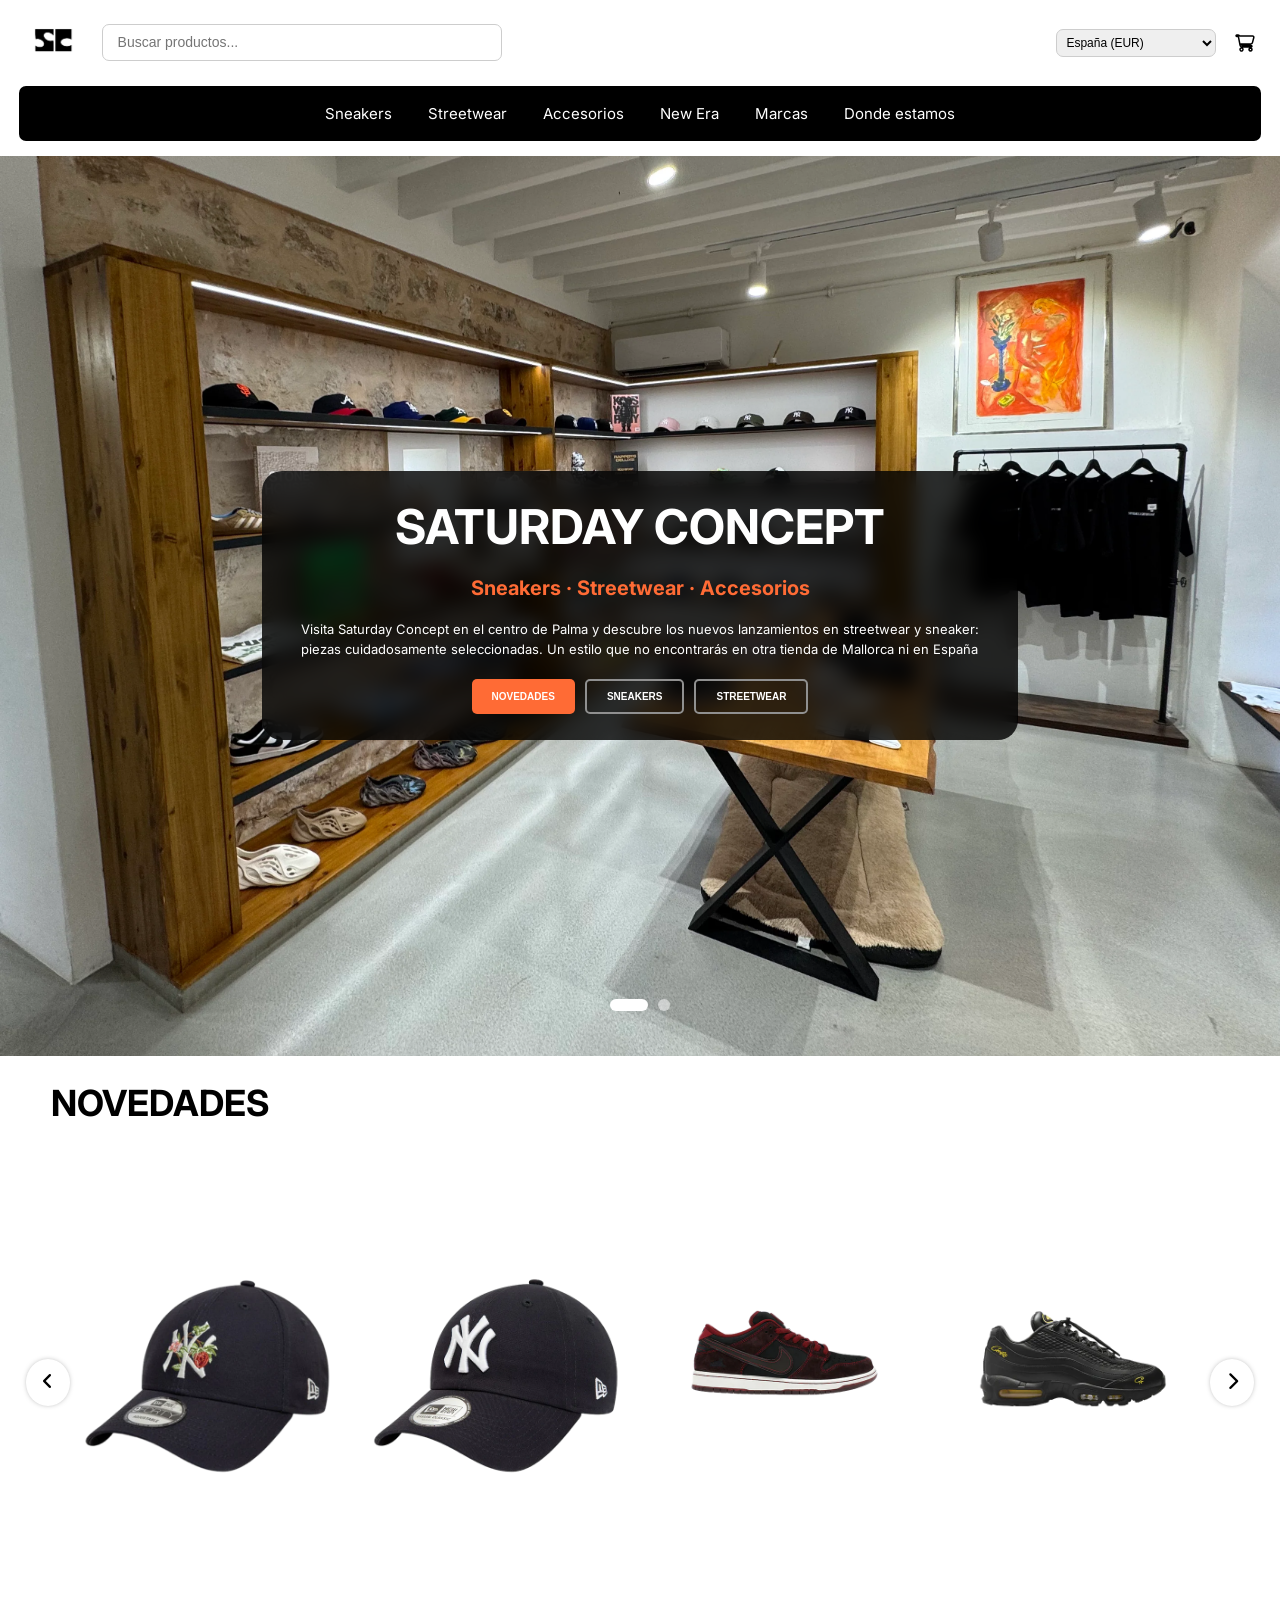
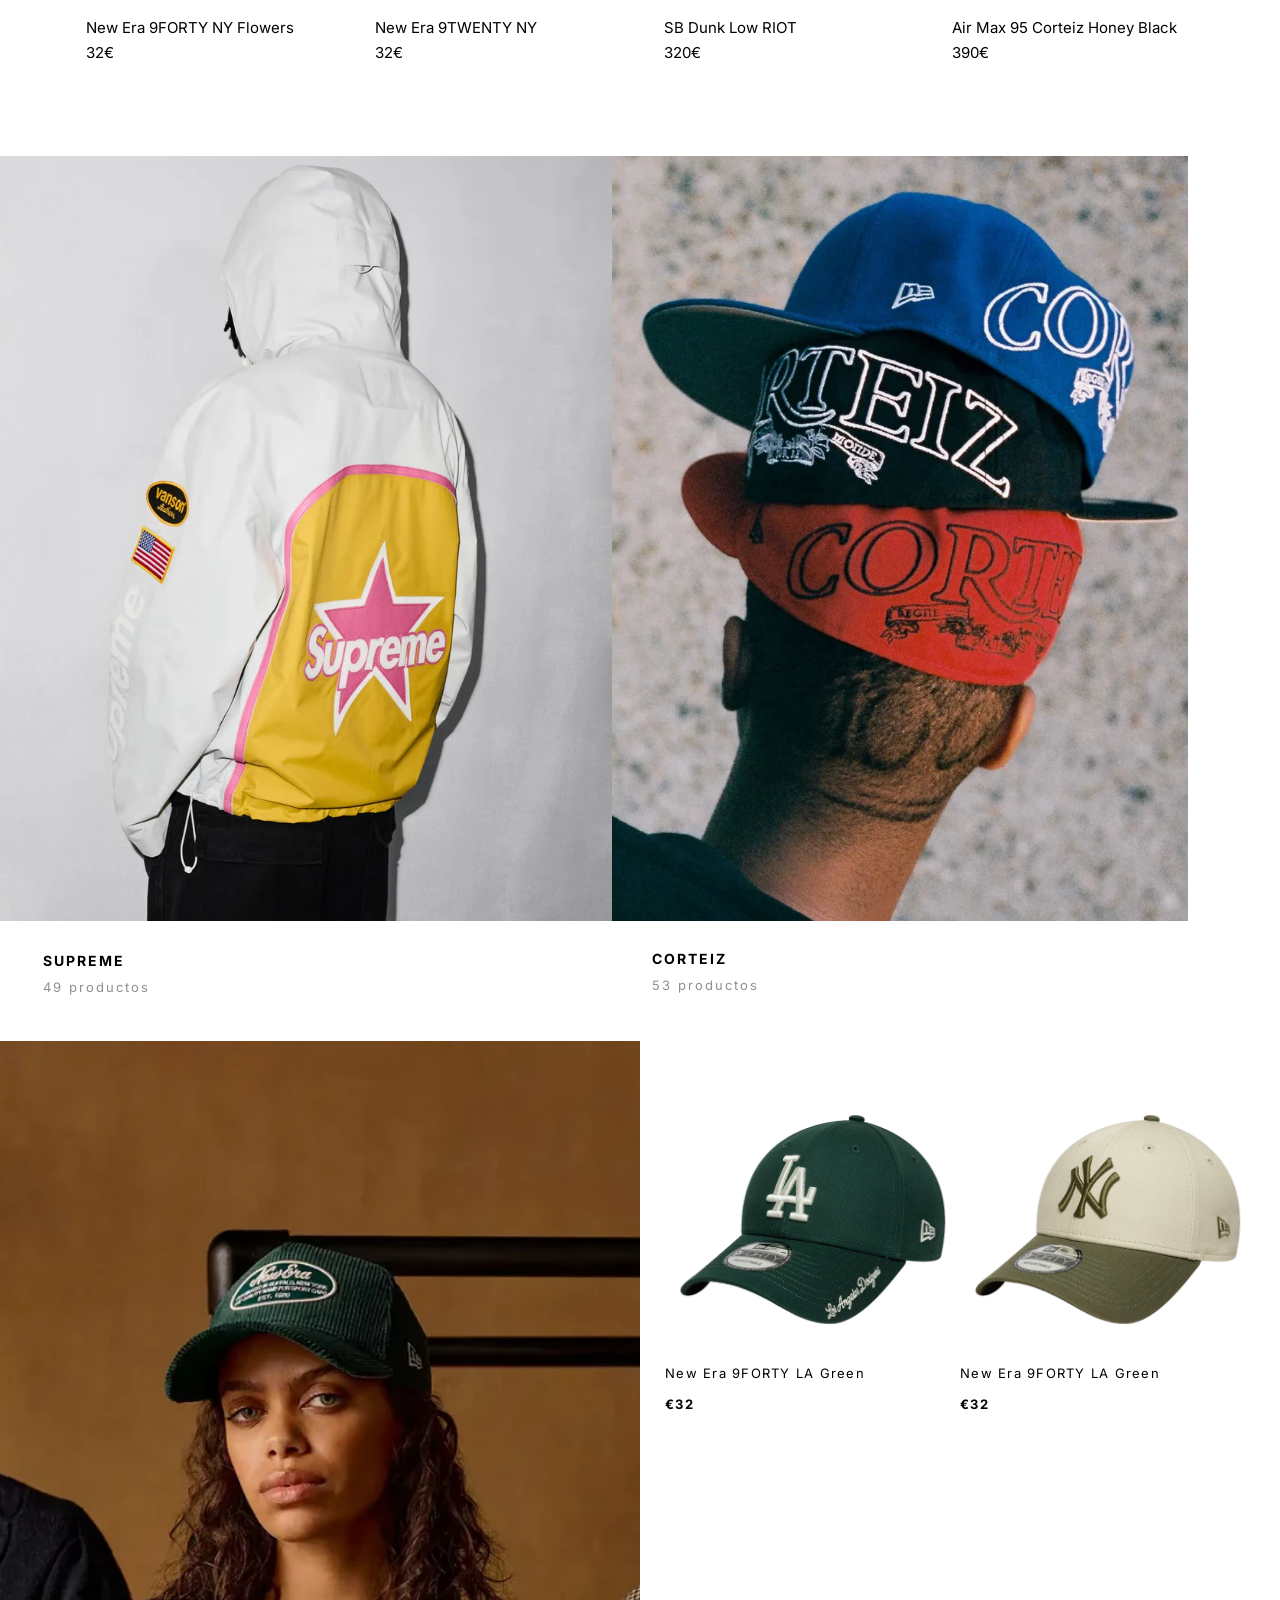
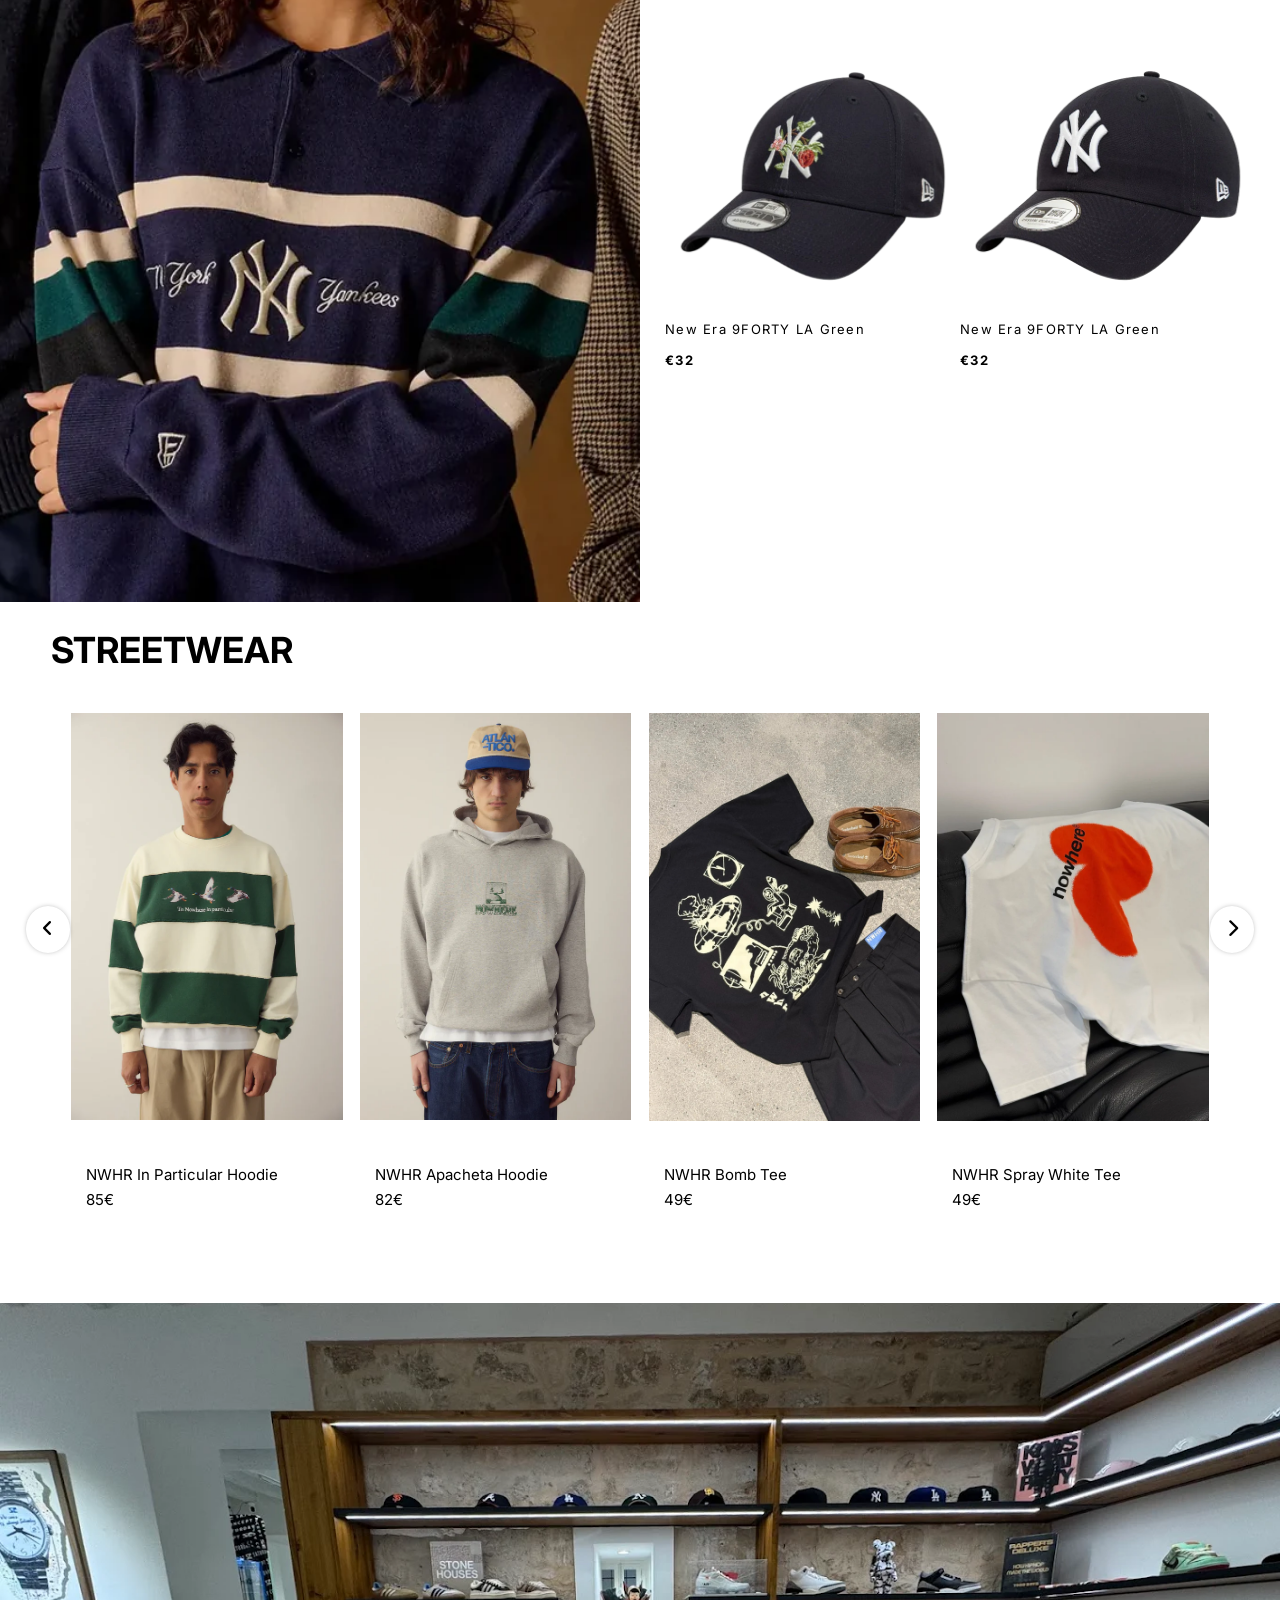
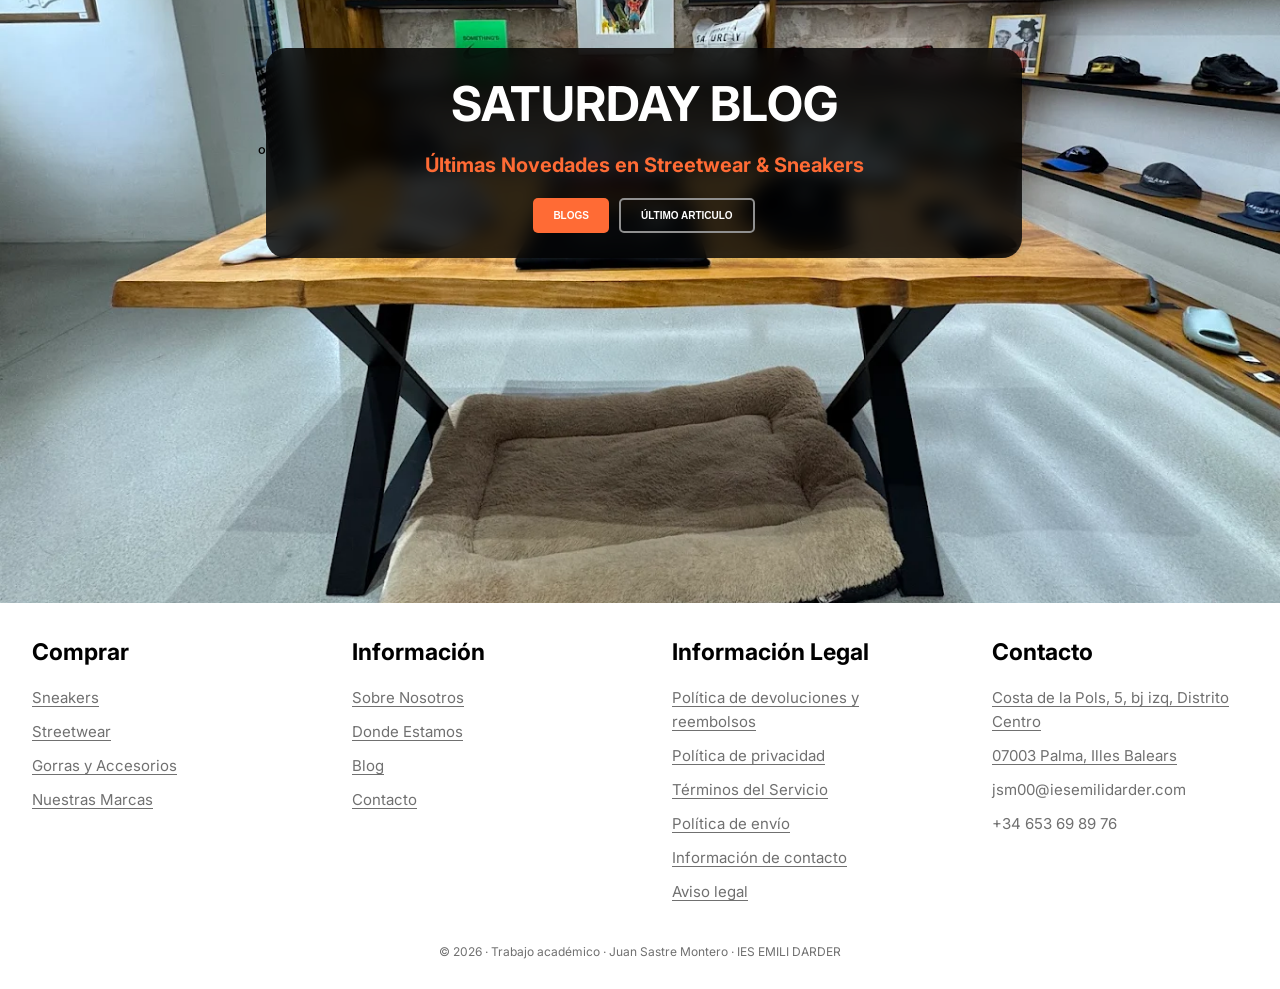
==== index.html @ 941a2f73 "cssSneakers" ====
<!doctype html>
<html lang="en">
  <head>
    <meta charset="UTF-8" />
    <meta
      name="viewport"
      content="width=device-width, initial-scale=1.0, user-scalable=no"
    />
    <title>Proyecto Juan Sastre Montero LLMM</title>
    <link rel="stylesheet" href="css/styles.css" />
    <script defer src="js/app.js"></script>
  </head>
  <body>
    <!--HEADER-->
    <header>
      <!--divs de separación para estructura-->
      <div>
        <a href="index.html"><img src="img/logo.png" alt="logo" /></a>
        <input type="text" id="buscador" placeholder="Buscar productos..." />
      </div>
      <div>
        <!--Sin función (Probablemente lo hayan puesto porque tienen pensado expandirse en un futuro)-->
        <select name="pais" id="pais">
          <option value="">España (EUR)</option>
        </select>
        <a href=""><i class="fa-solid fa-cart-shopping"></i></a>
      </div>
    </header>
    <!--Div para estructurar-->
    <div class="centrado">
      <!--NAV-->
      <nav>
        <div class="elementoNav">
          <a href="collections/collection.html?section=sneakers">Sneakers</a>
          <div class="submenu">
            <div>
              <h4>NIKE</h4>
              <a href="">Travis Scott</a>
              <a href="">Nocta</a>
              <a href="">Dunk low</a>
              <a href="">Dunk High</a>
              <a href="">Dunk SB</a>
              <a href="">Air force 1</a>
            </div>
            <div>
              <h4>YEEZY</h4>
              <a href="">350</a>
              <a href="">Slide</a>
              <a href="">Foam</a>
              <a href="">700</a>
            </div>
            <div>
              <h4>ADIDAS</h4>
              <a href="">Bad Bunny</a>
              <a href="">Gazelle</a>
              <a href="">Campus 00</a>
              <a href="">Handball Spezial</a>
              <a href="">Samba</a>
            </div>
            <div>
              <h4>JORDAN</h4>
              <a href="">Jordan 1</a>
              <a href="">Jordan 1 High</a>
              <a href="">Jordan 1 Mid</a>
              <a href="">Jordan 1 Low</a>
              <a href="">Jordan 4</a>
              <a href="">Jordan 3</a>
              <a href="">Jordan 11</a>
            </div>
          </div>
        </div>
        <div class="elementoNav"><a href="#">Streetwear</a></div>
        <div class="elementoNav"><a href="#">Accesorios</a></div>
        <div class="elementoNav"><a href="#">New Era</a></div>
        <div class="elementoNav"><a href="#">Marcas</a></div>
        <div class="elementoNav"><a href="#">Donde estamos</a></div>
      </nav>
    </div>
    <!--MAIN-->
    <main>
      <!--Intro-->
      <div id="intro" class="fondoBlur">
        <div class="blur">
          <h1>SATURDAY CONCEPT</h1>
          <h2>Sneakers · Streetwear · Accesorios</h2>
          <p>
            Visita Saturday Concept en el centro de Palma y descubre los nuevos
            lanzamientos en streetwear y sneaker: piezas cuidadosamente
            seleccionadas. Un estilo que no encontrarás en otra tienda de
            Mallorca ni en España
          </p>
          <div>
            <button class="btnNaranja">NOVEDADES</button>
            <button>SNEAKERS</button>
            <button>STREETWEAR</button>
          </div>
        </div>
        <div class="slidesBtns">
          <input type="radio" name="slides1" checked />
          <input type="radio" name="slides1" />
        </div>
      </div>

      <!--Productos Nuevos-->
      <section class="sectionProductos">
        <h1>NOVEDADES</h1>
        <button class="izq"><i class="fa-solid fa-angle-left"></i></button>
          <div class="productos" data-section="novedades"> 
          </div>
        <button class="drch"><i class="fa-solid fa-chevron-right"></i></button>
      </section>

      <!--Marcas-->
      <section class="marcas">
        <div class="parte1Marcas">
          <a href="#">
            <div>
              <!--Supreme-->
              <div class="contenedorOverflow">
                <img src="img/supreme.png" alt="" />
              </div>
              <div class="contenidoMarca">
                <h3>SUPREME</h3>
                <p>49 productos</p>
              </div>
            </div>
          </a>
          <a href="#">
            <div>
              <!--Supreme-->
              <div class="contenedorOverflow">
                <img src="img/corteiz.png" alt="" />
              </div>
              <div class="contenidoMarca">
                <h3>CORTEIZ</h3>
                <p>53 productos</p>
              </div>
            </div>
          </a>
        </div>

        <!--Gorras-->
        <div class="parte2Marcas">
          <div class="contenedorOverflow">
            <img src="img/gorras.png" alt="" />
          </div>
          <div class="gorras">
            <a href="">
              <article>
                <div class="contenedorOverflow">
                  <img src="img/Productos/ne-la-green.png"/>
                </div>
                <div class="contenidoProd">
                  <p>New Era 9FORTY LA Green</p>
                  <p class="precio">€32</p>
                </div>
              </article>
            </a>
            <a href="">
              <article>
                <div class="contenedorOverflow">
                  <img src="img/Productos/ne-ny-greenCream.png"/>
                </div>
                <div class="contenidoProd">
                  <p>New Era 9FORTY LA Green</p>
                  <p class="precio">€32</p>
                </div>
              </article>
            </a>
            <a href="">
              <article>
                <div class="contenedorOverflow">
                  <img src="img/Productos/ne-ny-flowers.png"/>
                </div>
                <div class="contenidoProd">
                  <p>New Era 9FORTY LA Green</p>
                  <p class="precio">€32</p>
                </div>
              </article>
            </a>
            <a href="">
              <article>
                <div class="contenedorOverflow">
                  <img src="img/Productos/ne-ny-classic.png"/>
                </div>
                <div class="contenidoProd">
                  <p>New Era 9FORTY LA Green</p>
                  <p class="precio">€32</p>
                </div>
              </article>
            </a>
          </div>
        </div>
      </section>

      <!--Streetwear-->
      <section class="sectionProductos">
        <h1>STREETWEAR</h1>
        <button class="izq"><i class="fa-solid fa-angle-left"></i></button>
          <div class="productos" data-section="streetwear"> 
          </div>
        <button class="drch"><i class="fa-solid fa-chevron-right"></i></button>
      </section>

      <!--Blog-->
      <div id="blog" class="fondoBlur">
        º
        <div class="blur">
          <h1>SATURDAY BLOG</h1>
          <h2>Últimas Novedades en Streetwear & Sneakers</h2>
          <div>
            <button class="btnNaranja">BLOGS</button>
            <button>ÚLTIMO ARTICULO</button>
          </div>
        </div>
      </div>
    </main>
    <footer>
      <div>
        <h3>Comprar</h3>
        <a href="">Sneakers</a>
        <a href="">Streetwear</a>
        <a href="">Gorras y Accesorios</a>
        <a href="">Nuestras Marcas</a>
      </div>

      <div>
        <h3>Información</h3>
        <a href="">Sobre Nosotros</a>
        <a href="">Donde Estamos</a>
        <a href="">Blog</a>
        <a href="">Contacto</a>
      </div>

      <div>
        <h3>Información Legal</h3>
        <a href="">Política de devoluciones y reembolsos</a>
        <a href="">Política de privacidad</a>
        <a href="">Términos del Servicio</a>
        <a href="">Política de envío</a>
        <a href="">Información de contacto</a>
        <a href="">Aviso legal</a>
      </div>

      <div>
        <h3>Contacto</h3>
        <a href="">Costa de la Pols, 5, bj izq, Distrito Centro</a>
        <a href="">07003 Palma, Illes Balears</a>
        <p>jsm00@iesemilidarder.com</p>
        <p>+34 653 69 89 76</p>
      </div>
    </footer>
    <div id="final">
      © 2026 · Trabajo académico · Juan Sastre Montero · IES EMILI DARDER
    </div>
  </body>
</html>
---- css/styles.css ----
@import url(https://cdnjs.cloudflare.com/ajax/libs/font-awesome/6.7.2/css/all.min.css);
@font-face {
    font-family: "Inter";
    src: url(../fonts/Inter/Inter-VariableFont_opsz\,wght.ttf);
}
*{
    margin: 0;
    padding: 0;
    box-sizing: border-box;
}
body{
    font-family: Inter;
}
a{
    text-decoration: none;
    color: #000000;
}
/*Definición de variables*/
:root{
    --borde: #cdcdcd;
    --radioBorde: 7px;
}

/*Esilos generales*/
.centrado{
    display: flex;
    justify-content: center;
    align-items: center;
}

.fondoBlur{
    display: flex;
    justify-content: center;
    align-items: center;

    position: relative;
    height: 100vh;
    img{
        height: 100%;
        width: 100%;
    }
    .blur{
        display: flex;
        flex-direction: column;
        align-items: center;
        justify-content: center;

        background-color: rgba(0, 0, 0, 0.8);
        backdrop-filter: blur(10px); /*Efecto blur del contenedor transparente*/
        width: 59%;
        padding: 2% 3%;
        border-radius: 20px;

        color: #ffffff;
        font-family: Inter;
        text-align: center;

        h1{
            font-size: 3rem;
            margin-bottom: 3%;
        }
        h2{
            font-size: 1.25rem;
            color: #ff6b35;
            margin-bottom: 3%;
        }
        p{
            font-size: 13px;
            text-align: justify;
            line-height: 150%;
            margin-bottom: 20px;
        }
        div{
            display: flex;
            gap: 10px;
            .btnNaranja{
                background-color: #ff6b35;
                border: none;

                transition: 0.25s;
                &:hover{
                    border: none;
                    background-color: #ff6b35;
                    box-shadow: 0px 5px 25px 0px rgba(255,107,53,0.43);
                }
            }
            button{
                color: #ffffff;
                font-size: 10px;
                font-weight:bold;

                background-color: rgba(0, 0, 0, 0);
                border: 2.5px solid #909090;
                padding: 10px 20px;
                border-radius: 5px;
                cursor: pointer;

                transition: 0.25s;
                &:hover{
                    border: 2.5px solid #d2d2d2;
                    background-color: rgba(187, 187, 187, 0.1);
                    transform: translateY(-2px); 
                }
            }
        }
    }
}

.slidesBtns{
    display: flex;
    gap: 10px;

    position: absolute;
    bottom: 5%;
    
    width: 60px;
    input{
        appearance: none; /*Quitar el estilo nativo*/
        width: 12px;
        height: 12px;
        border-radius: 50px;
        background-color: rgba(255, 255, 255, 0.5);
        cursor: pointer;
        
        transition: 0.25s;
        &:checked {
            background-color: #ffffff;
            width: 40px;
            border-radius: 30px;
        }
    }
}

.sectionProductos{
    font-family: Inter;
    padding: 2% 4%;
    position: relative;
    overflow: hidden;
    margin-bottom: 2%;
    width: 100%;
    h1{
        font-size: 36px;
    }
    .drch{
        right: 2%;
    }
    .izq{
        left: 2%;
    }
    button{
        position: absolute;
        z-index: 15;
        top: 45%;

        border-radius: 50%;
        border: none;
        padding: 1% 1.30%;
        background-color: #ffffff;
        box-shadow: 0px 0px 7px -4px #000000;
        cursor: pointer;
        
        font-size: 18px;
        transition: 0.25s;
        &:hover{
            background-color: #000000;
            color: #ffffff;
        }
    }
    .productos{
        display: flex;
        justify-content: center;
        align-items: center;
        gap: 1.5%;
        padding: 20px;
        
        article{
            flex-basis: 25%;
            img{
                object-fit: contain;
            }
            &:hover img{ /*Para efecto sobre articulo y no solo sobre imagen*/
                transform: scale(1.055) translateY(-5px);

            }
            &:hover .contenidoProd{
                transform: translateY(-5px);
            }
            .contenedorOverflow{
                height: 50vh;
            }
            .contenidoProd{
                height: 10vh;
                margin-left: 15px;
                padding-top: 20px;
                font-size: 15px;
                line-height: 25px;
                transition: 0.25s;
            }
        }
    }
    
}

.contenedorOverflow{
    /*Hay que definir dimensiones del contenedor cuando se use*/
    overflow: hidden;
    width: 100%;
    img{
        height: 100%;
        width: 100%;
        object-fit: cover;
        transition: 0.5s;
        &:hover{ 
            transform: scale(1.075);
        }
    }
}

/*HEADER*/
header{
    display: flex;
    justify-content: space-between;
    align-items: center;

    padding: 1% 2%;
    /*Estilos comunes en los dos divs del header*/
    div{
        display: flex;
        align-items: center;
        gap: 20px;
    }
    
    /*Estilos concretos de cada elemento*/
    img{
        width: 3.5rem;
    }   
    input{
        width: 25rem;
        border: 1px solid var(--borde);
        border-radius: 7px;
        padding: 10px 15px;
        &::placeholder{
            font-size: 14px
        }
    }
    select{
        border: 1px solid var(--borde);
        border-radius: var(--radioBorde);
        padding: 5px;
        width: 10rem;
        font-size: 12px;
        
    }
    i{ /*Estilo porque el "regular" de fontawesome es de pago*/
        color: white;
        -webkit-text-stroke: 1.5px black
    }
}

/*NAV*/
nav{
    display: flex;
    justify-content: center;
    align-items: center;

    flex-basis: 97%;
    background-color: black;
    border-radius: var(--radioBorde);
    margin-bottom: 15px;
    
    .elementoNav{
        display: flex;
        flex-direction: column;
        align-items: center;
        justify-content: center;

        transition: 0.25s;
        position: relative;
        a{
            font-size: 15px;
            font-family: Inter;
            color: white;
            padding: 18px;
        }

        &:hover{
            background-color: #333333;   
        }

        .submenu{
            position: absolute;
            top: 100%;
            z-index: 15;

            display: grid;
            grid-template-columns: 1fr 1fr;
            gap: 20px;
            
            width: 30rem;
            padding: 30px;
            background-color: #ffffff;
            opacity: 0;
            border-radius: 15px;

            font-family: Inter;
            letter-spacing: 1.1px;

            transition: 0.25s;
            transform: translateY(0);
            visibility: hidden;

            h4{
                font-size: 13px;
                margin-bottom: 20px;
            }
            a{
                display: block;
                padding: 5px 0;
                margin-bottom: 10px;
                width: fit-content;

                font-size: 14px;
                color: #707070;

                transform: translateX(0);
                transition: 0.25s;
                &:hover{
                    transform: translate(4px);
                    color: #000000;
                }
            }
        }
        &:hover .submenu{
            visibility: visible;
            opacity: 1;
            transform: translateY(10px);
        }
    }
}

/*MAIN*/
#intro.fondoBlur{
    background: no-repeat center/cover;
    transition: 1s;
}
.parte1Marcas{
    display: flex;
    width: 100%;
    height: 95vh;
    margin-bottom: 30px;
    font-family: Inter;
    letter-spacing: 2px;
    
    .contenedorOverflow{
        height: 85vh;
    }

    .contenidoMarca{
        margin: 5% 7%;
        h3{
            font-size: 14px;
            margin-bottom: 10px;
        }
        p{
            font-size: 13px;
            color: #909090;
        }
    }

}

.parte2Marcas{
    display: flex;
    
    height: 129vh;
    width: 100%;
    .contenedorOverflow{
        flex-basis: 50%;
    }
    .gorras{
        display: grid;
        grid-template-columns: 1fr 1fr;
        justify-content: space-between;

        flex-basis: 50%;
        height: 100%;
        padding: 25px;

        a{
            margin-bottom: 5rem;
        }
        p{
            font-family: Inter;
            font-size: 13px;
            letter-spacing: 1.25px;
        }
        .precio{
            margin-top: 15px;
            font-weight: bold;
        }
    }
}

#blog.fondoBlur{
    background: url(../img/blur3.png) no-repeat center/cover;
}

/*FOOTER*/
footer{
    display: flex;
    justify-content: space-around;

    margin-top: 35px;
    font-family: Inter;
    div{
        display: flex;
        flex-direction: column;

        flex-basis: 20%;
        h3{
            font-size: 23px;
            margin-bottom: 20px;
        }
        p, a{
            margin-bottom: 10px;
            font-size: 15px;
            line-height: 1.5rem;
            color: #707070;
        }
        a{
            width: fit-content;
            text-decoration:underline;
            text-underline-offset: 3px;
            transition: 0.2s;
            &:hover{
                color: #000000;
                text-decoration-thickness: 2px;
            }
        }
    }
}

#final{
    padding: 30px;
    font-family: Inter;
    font-size: 12px;
    color: #707070;
    text-align: center;
}

@media (max-width: 767px){  /*Ultimo*/
    header{
        padding: 3.5% 2%;
        img{
            width: 3rem;
        }
        /*Falta hacer menus "hamburguesa" con js*/
    }

    nav{
        display: none;
    }
    .fondoBlur{
        height: 50vh;

        .blur{
            width: 97%;
            height: fit-content;
            padding: 5%;
            
            h1{
                font-size: 1.85rem;
            }
            h2{
                font-size: 1rem;
            }
            p{
                font-size: 15px;
            }
            div{
                flex-direction: column;
                gap: 5px;
                button{
                    font-size: 9px;
                    padding: 8px 100px;
                    margin: 0;
                }
            }
        }
    }
}


/*PRODUCTOS*/
.productosPage{
    #colection{
        text-align: center;
        margin-bottom: 15px;
        h1{
            margin: 25px 0;
            font-size: 3.3rem;
            font-weight: 600;
        }
        p{
            font-size: 0.9em;
            color: #707070;
        }
    }
    .sectionProductos{
        .productos{
            display: grid;
            grid-template-columns: 1fr 1fr 1fr 1fr;
            article{
                transition: 0.25s;
                border-radius: var(--radioBorde);
                .contenidoProd{
                    padding: 0;
                    font-weight: 600;
                    letter-spacing: 1.25px;
                }
                &:hover{
                    box-shadow: 0px 0px 31px 5px rgba(0,0,0,0.11);
                }
            }
    }
}
}
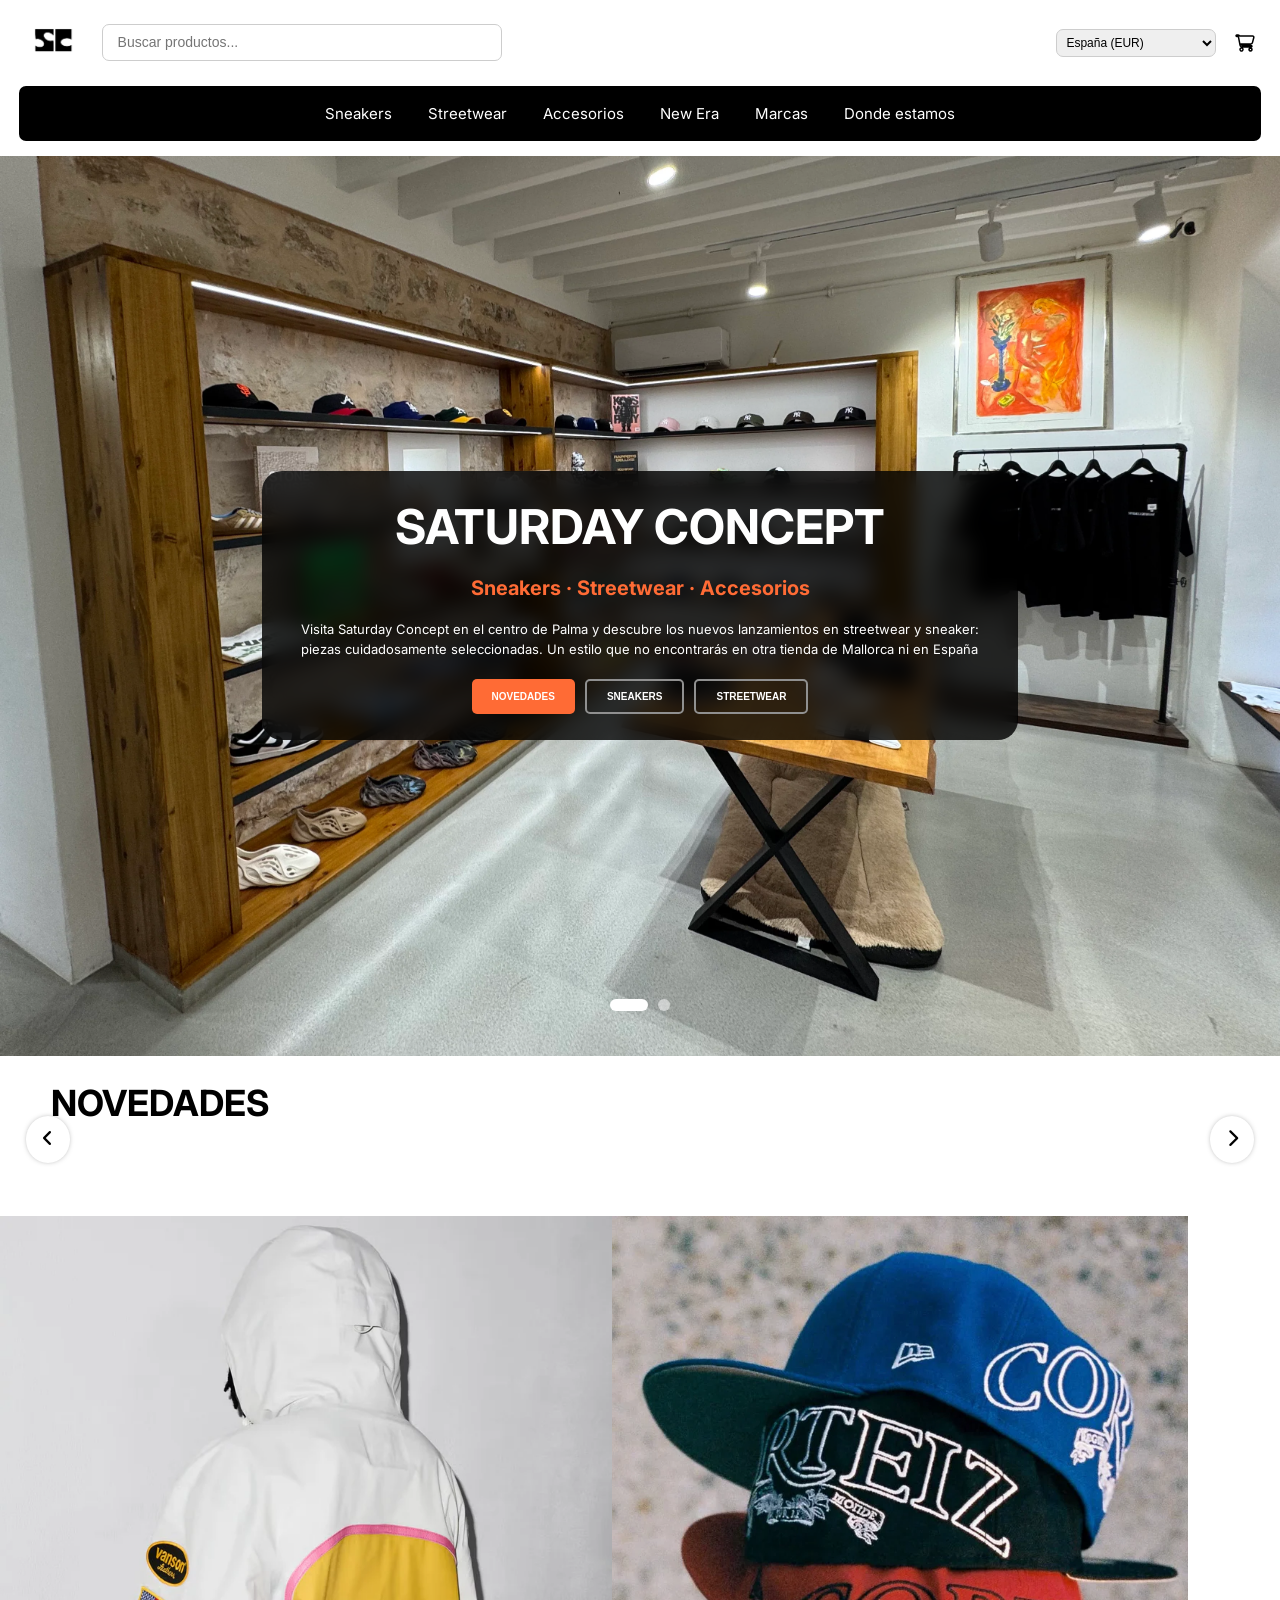
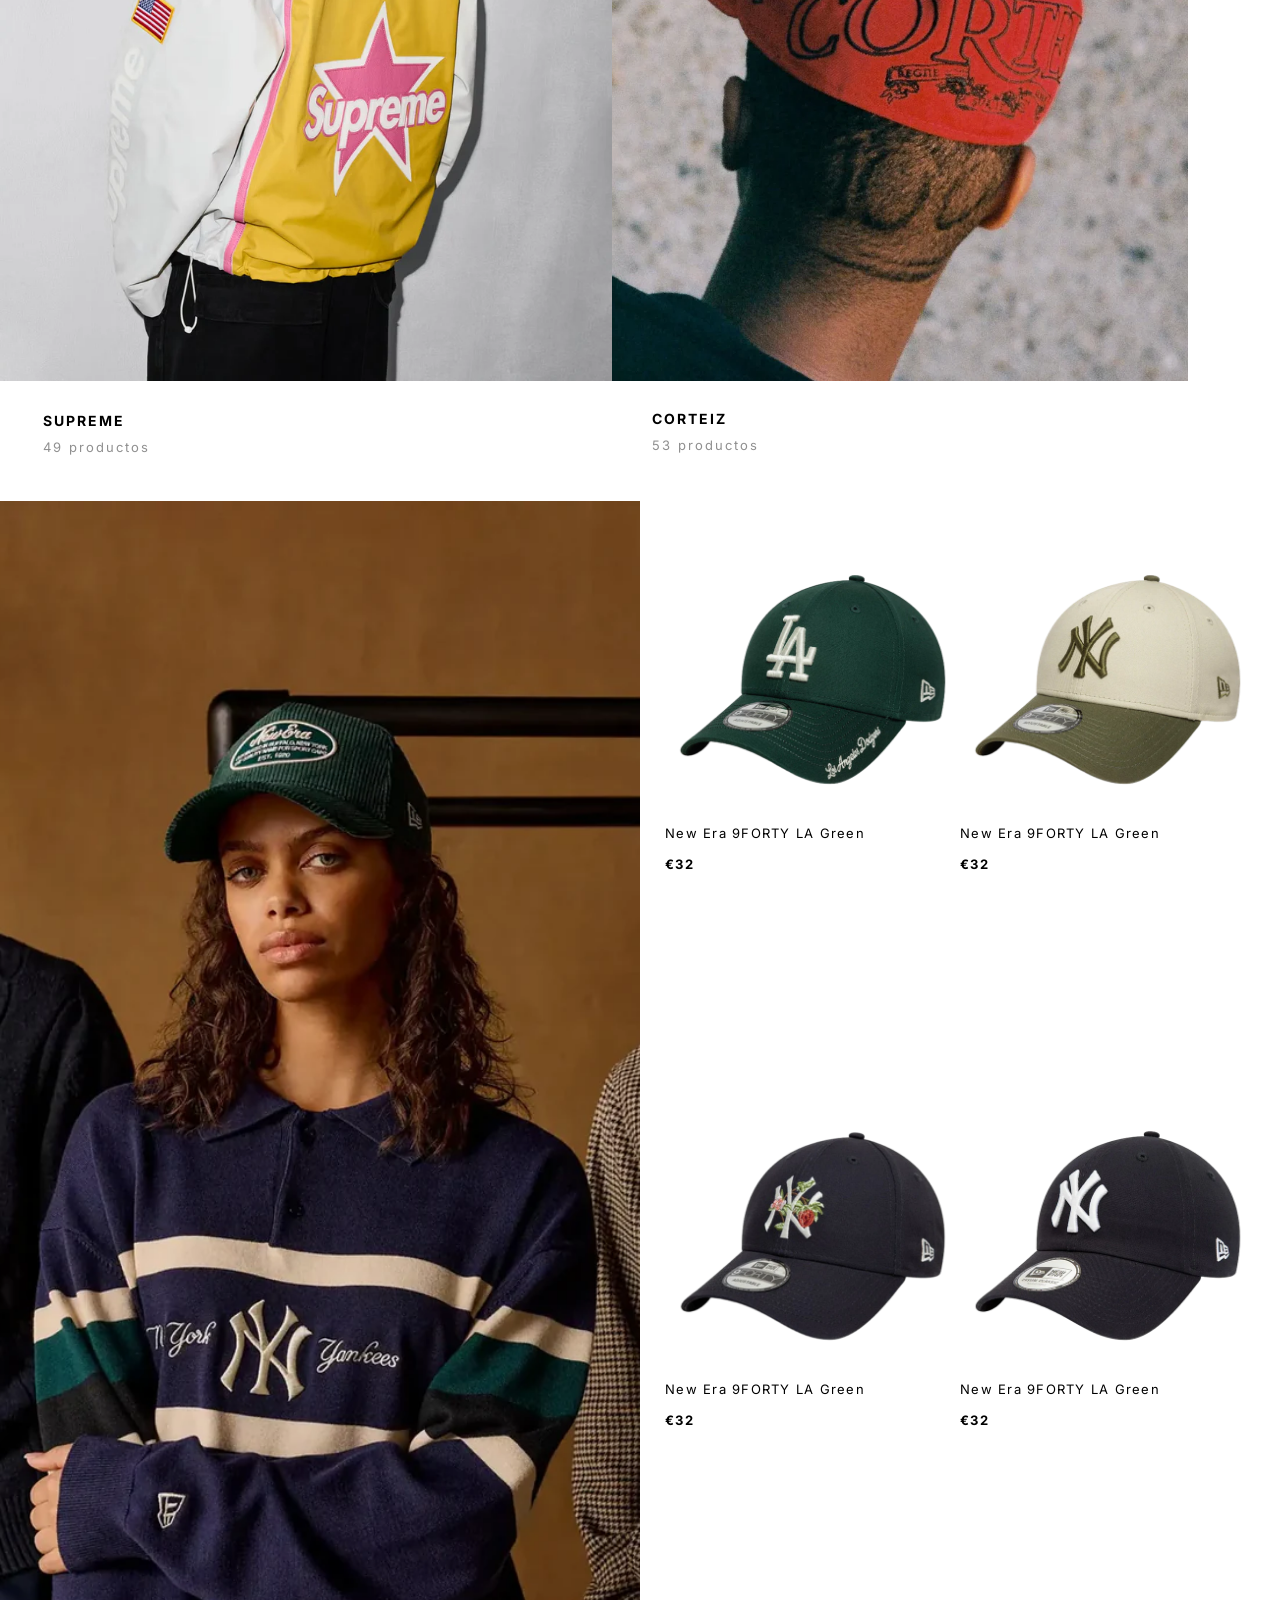
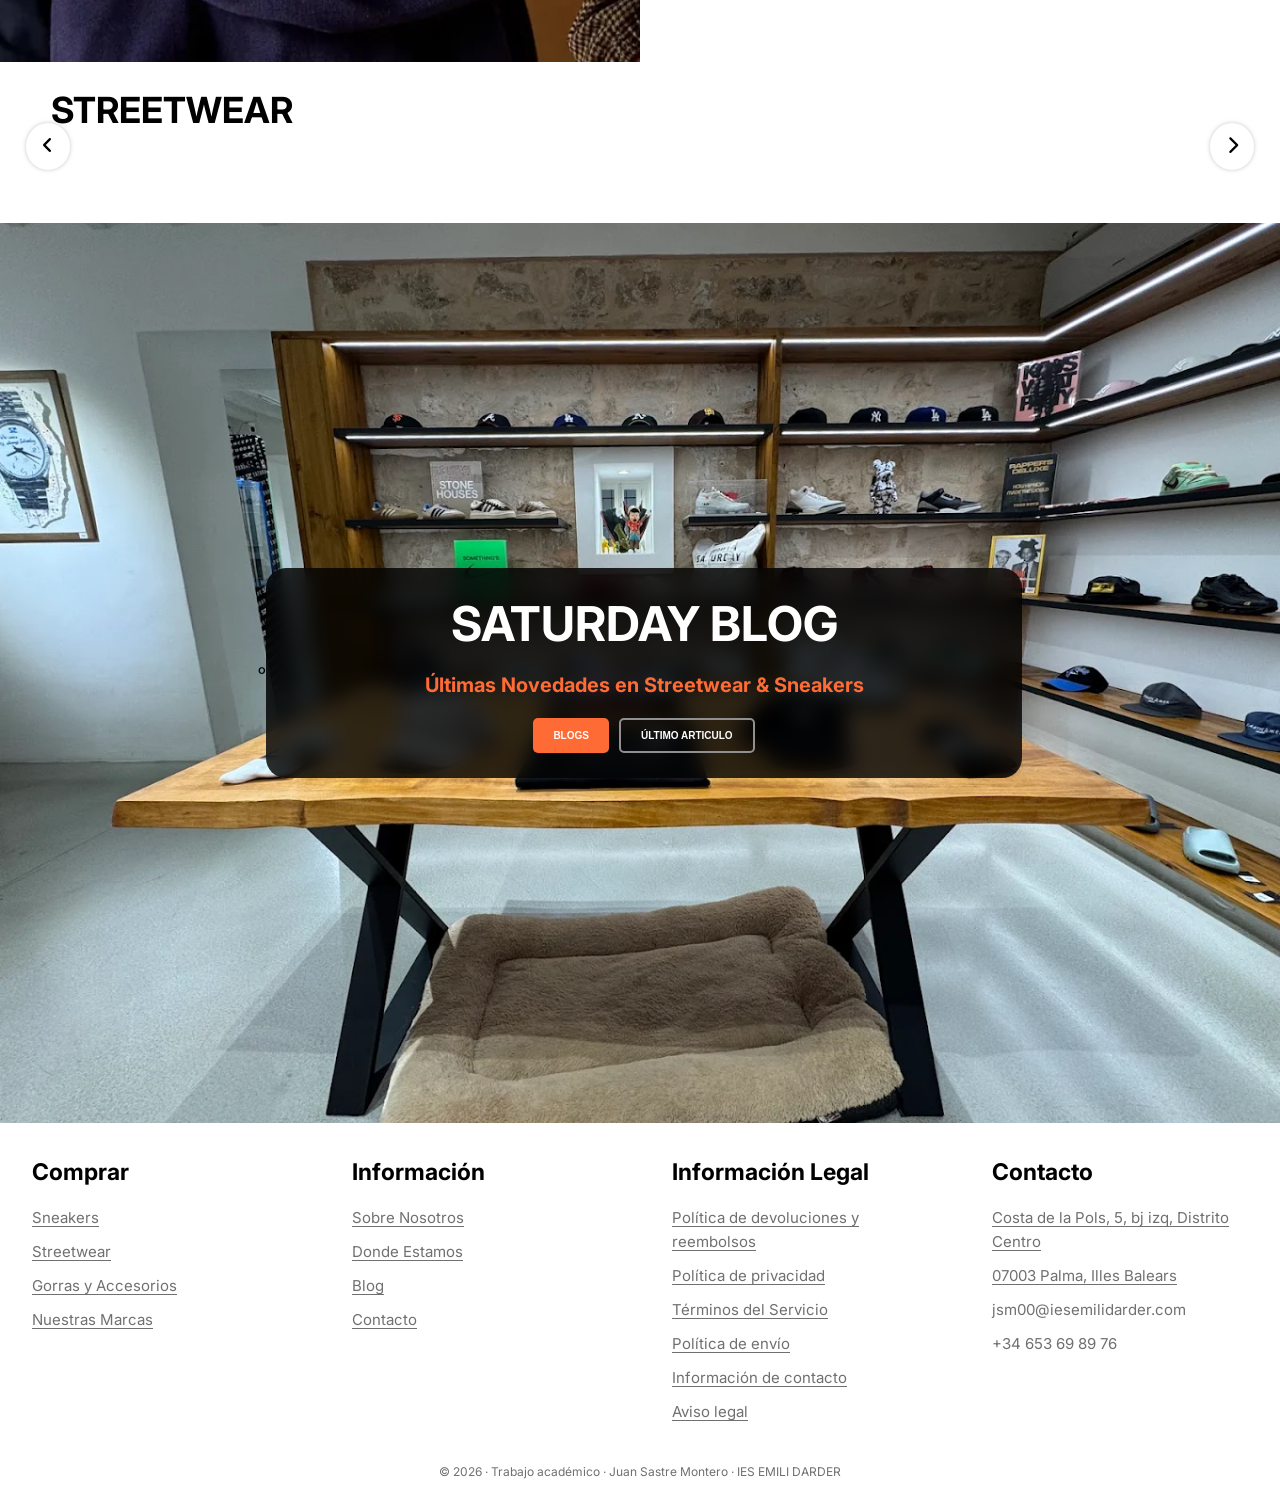
==== commit e3843317: "Inicio filtros" ====
--- a/index.html
+++ b/index.html
@@ -8,7 +8,7 @@
     />
     <title>Proyecto Juan Sastre Montero LLMM</title>
     <link rel="stylesheet" href="css/styles.css" />
-    <script defer src="js/app.js"></script>
+    <script defer src="js/index.js"></script>
   </head>
   <body>
     <!--HEADER-->
@@ -16,7 +16,7 @@
       <!--divs de separación para estructura-->
       <div>
         <a href="index.html"><img src="img/logo.png" alt="logo" /></a>
-        <input type="text" id="buscador" placeholder="Buscar productos..." />
+        <input type="text" class="buscador" id="buscador" placeholder="Buscar productos..." />
       </div>
       <div>
         <!--Sin función (Probablemente lo hayan puesto porque tienen pensado expandirse en un futuro)-->
@@ -31,7 +31,7 @@
       <!--NAV-->
       <nav>
         <div class="elementoNav">
-          <a href="collections/collection.html?section=sneakers">Sneakers</a>
+          <a href="/collections/collection.html?collection=sneakers">Sneakers</a>
           <div class="submenu">
             <div>
               <h4>NIKE</h4>
@@ -69,9 +69,9 @@
             </div>
           </div>
         </div>
-        <div class="elementoNav"><a href="#">Streetwear</a></div>
-        <div class="elementoNav"><a href="#">Accesorios</a></div>
-        <div class="elementoNav"><a href="#">New Era</a></div>
+        <div class="elementoNav"><a href="/collections/collection.html?collection=streetwear">Streetwear</a></div>
+        <div class="elementoNav"><a href="/collections/collection.html?collection=accesorios">Accesorios</a></div>
+        <div class="elementoNav"><a href="/collections/collection.html?collection=new era">New Era</a></div>
         <div class="elementoNav"><a href="#">Marcas</a></div>
         <div class="elementoNav"><a href="#">Donde estamos</a></div>
       </nav>
@@ -96,8 +96,8 @@
           </div>
         </div>
         <div class="slidesBtns">
-          <input type="radio" name="slides1" checked />
-          <input type="radio" name="slides1" />
+          <input type="radio" name="slides1" checked/>
+          <input type="radio" name="slides1"/>
         </div>
       </div>
 
@@ -215,6 +215,8 @@
         </div>
       </div>
     </main>
+
+    <!--FOOTER-->
     <footer>
       <div>
         <h3>Comprar</h3>
@@ -254,4 +256,4 @@
       © 2026 · Trabajo académico · Juan Sastre Montero · IES EMILI DARDER
     </div>
   </body>
-</html>
+</html>
--- a/css/styles.css
+++ b/css/styles.css
@@ -10,6 +10,7 @@
 }
 body{
     font-family: Inter;
+    /*overflow: hidden;*/
 }
 a{
     text-decoration: none;
@@ -22,6 +23,16 @@
 }
 
 /*Esilos generales*/
+.buscador{
+    width: 25rem;
+    border: 1px solid var(--borde);
+    border-radius: 7px;
+    padding: 10px 15px;
+    &::placeholder{
+        font-size: 14px
+    }
+}
+
 .centrado{
     display: flex;
     justify-content: center;
@@ -102,6 +113,53 @@
                     transform: translateY(-2px); 
                 }
             }
+        }
+    }
+}
+
+.listadoProductos{
+    .sectionProductos{
+        .productos{
+            display: grid;
+            grid-template-columns: 1fr 1fr 1fr 1fr;
+            article{
+                transition: 0.25s;
+                border-radius: 15px;
+                .contenidoProd{
+                    height: 16vh;
+                    padding: 15px 0;
+                    font-weight: 600;
+                    letter-spacing: 1.25px;
+                }
+                &:hover{
+                    box-shadow: 0px 0px 31px 5px rgba(0,0,0,0.11);
+                }
+            }
+        }
+    }
+    .paginas{
+        display: flex;
+        justify-content: center;
+        gap:30px;
+        margin-bottom: 7%;
+        button{
+            box-sizing: border-box;
+            border: none;
+            border-bottom: 1.5px solid transparent;
+            padding: 7px;
+            background-color: white;
+            font-size: 1rem;
+            color: #707070;
+            &:hover{
+                cursor: pointer;
+                color: #000000;
+                border-bottom: 1.5px solid black;
+            }
+        }
+        .active{
+            cursor: pointer;
+            color: #000000;
+            border-bottom: 1.5px solid black;
         }
     }
 }
@@ -147,7 +205,7 @@
     .izq{
         left: 2%;
     }
-    button{
+    .izq, .drch{
         position: absolute;
         z-index: 15;
         top: 45%;
@@ -216,6 +274,47 @@
     }
 }
 
+#btn-filtrar{
+    background-color: transparent;
+    padding: 6px 15px;
+    border: 1px solid var(--borde);
+    border-radius: var(--radioBorde);
+    font-size: 0.9rem;
+
+    cursor: pointer;
+    transition: 0.25s;
+    &:hover{
+        background-color: #f3f2f2;
+        border: 1px solid #838383;
+    }
+}
+
+.filterPage{
+    display: flex;
+    position: absolute;
+    z-index: 100;
+    width: 100%;
+    visibility: hidden;
+    .transparent{
+        flex-basis: 61.25%;
+        height: 100vh;
+        background-color: transparent;
+    }
+    .filterMenu{
+        background-color: #ffffff;
+        flex-basis: 38.75%;
+        box-shadow: 0px 0px 31px 5px rgba(0,0,0,0.11);
+        padding: 15px;
+        #filterHeader{
+            display: flex;
+            justify-content: space-between;
+        }
+    }
+    .active{
+        background-color: #000000;
+        color: #ffffff;
+    }
+}
 /*HEADER*/
 header{
     display: flex;
@@ -234,15 +333,6 @@
     img{
         width: 3.5rem;
     }   
-    input{
-        width: 25rem;
-        border: 1px solid var(--borde);
-        border-radius: 7px;
-        padding: 10px 15px;
-        &::placeholder{
-            font-size: 14px
-        }
-    }
     select{
         border: 1px solid var(--borde);
         border-radius: var(--radioBorde);
@@ -301,11 +391,12 @@
             background-color: #ffffff;
             opacity: 0;
             border-radius: 15px;
+            box-shadow: 0px 0px 31px 5px rgba(0,0,0,0.11);
 
             font-family: Inter;
             letter-spacing: 1.1px;
 
-            transition: 0.25s;
+            transition: 0.2s;
             transform: translateY(0);
             visibility: hidden;
 
@@ -340,7 +431,7 @@
 
 /*MAIN*/
 #intro.fondoBlur{
-    background: no-repeat center/cover;
+    background: url(../img/principal1.png) no-repeat center/cover;
     transition: 1s;
 }
 .parte1Marcas{
@@ -448,81 +539,46 @@
     text-align: center;
 }
 
-@media (max-width: 767px){  /*Ultimo*/
-    header{
-        padding: 3.5% 2%;
-        img{
-            width: 3rem;
-        }
-        /*Falta hacer menus "hamburguesa" con js*/
-    }
-
-    nav{
-        display: none;
-    }
-    .fondoBlur{
-        height: 50vh;
-
-        .blur{
-            width: 97%;
-            height: fit-content;
-            padding: 5%;
-            
-            h1{
-                font-size: 1.85rem;
-            }
-            h2{
-                font-size: 1rem;
-            }
-            p{
-                font-size: 15px;
-            }
-            div{
-                flex-direction: column;
-                gap: 5px;
-                button{
-                    font-size: 9px;
-                    padding: 8px 100px;
-                    margin: 0;
-                }
-            }
-        }
-    }
-}
-
-
-/*PRODUCTOS*/
+/*COLLECTIONS*/
 .productosPage{
     #colection{
-        text-align: center;
         margin-bottom: 15px;
         h1{
-            margin: 25px 0;
-            font-size: 3.3rem;
+            margin-bottom: 15px;
+            font-size: 2rem;
             font-weight: 600;
         }
-        p{
-            font-size: 0.9em;
-            color: #707070;
-        }
-    }
-    .sectionProductos{
-        .productos{
-            display: grid;
-            grid-template-columns: 1fr 1fr 1fr 1fr;
-            article{
-                transition: 0.25s;
-                border-radius: var(--radioBorde);
-                .contenidoProd{
-                    padding: 0;
-                    font-weight: 600;
-                    letter-spacing: 1.25px;
-                }
-                &:hover{
-                    box-shadow: 0px 0px 31px 5px rgba(0,0,0,0.11);
-                }
-            }
-    }
-}
-}
-
+        div{
+            margin-left: 5px;
+            display: flex;
+            align-items: center;
+            gap: 20px;
+
+            p{
+                font-size: 0.9em;
+                color: #707070;
+            }
+        }
+    }
+}
+
+/*SEARCH*/
+#pagBusqueda{
+    h1{
+        margin: 4% 0 1% 0;
+        text-align: center;
+        font-weight: 600 ;
+    }
+    .buscador{
+        width: 45rem;
+        height: 7vh;
+        border-radius: 12px;
+        border: 1.4px solid black;
+        font-size: 1rem;
+    }
+    .noEncontrado{
+        margin-top: 1%;
+        font-size: 1.1rem;
+        color: #707070;
+    }
+}
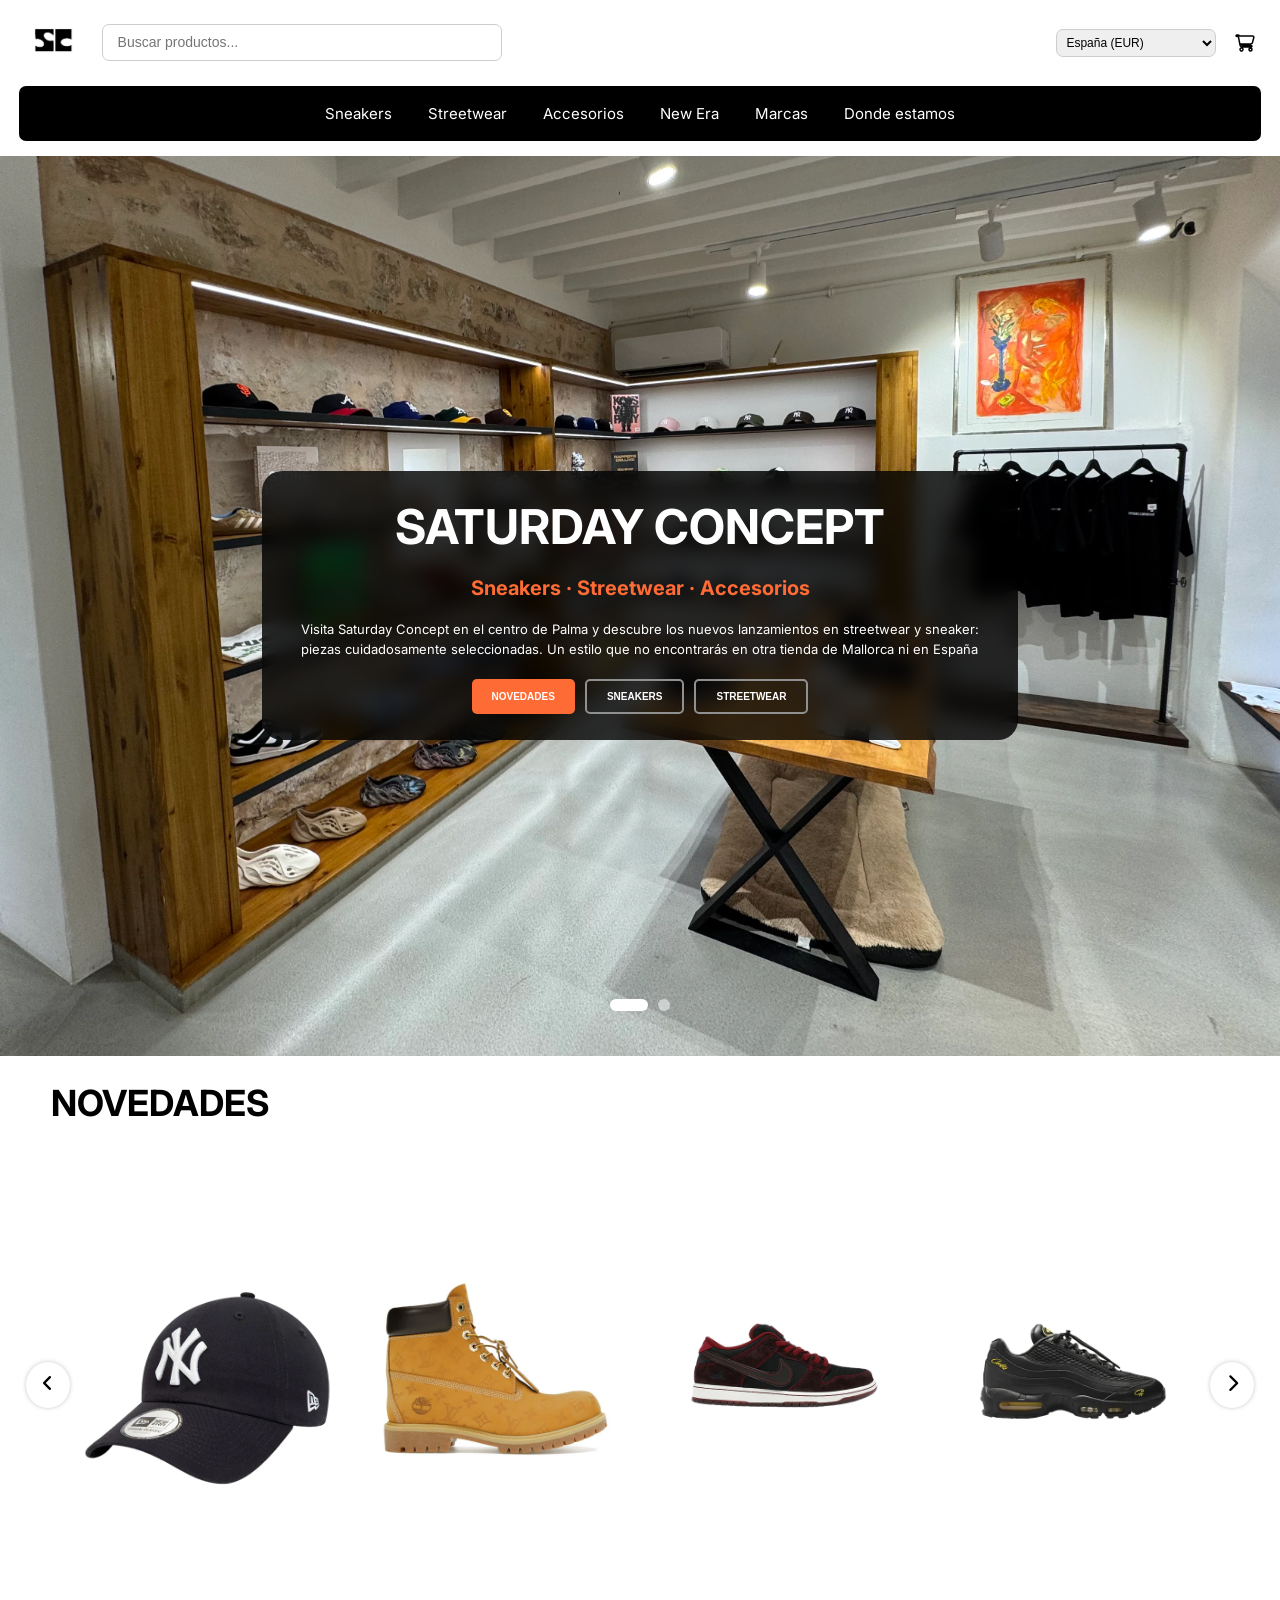
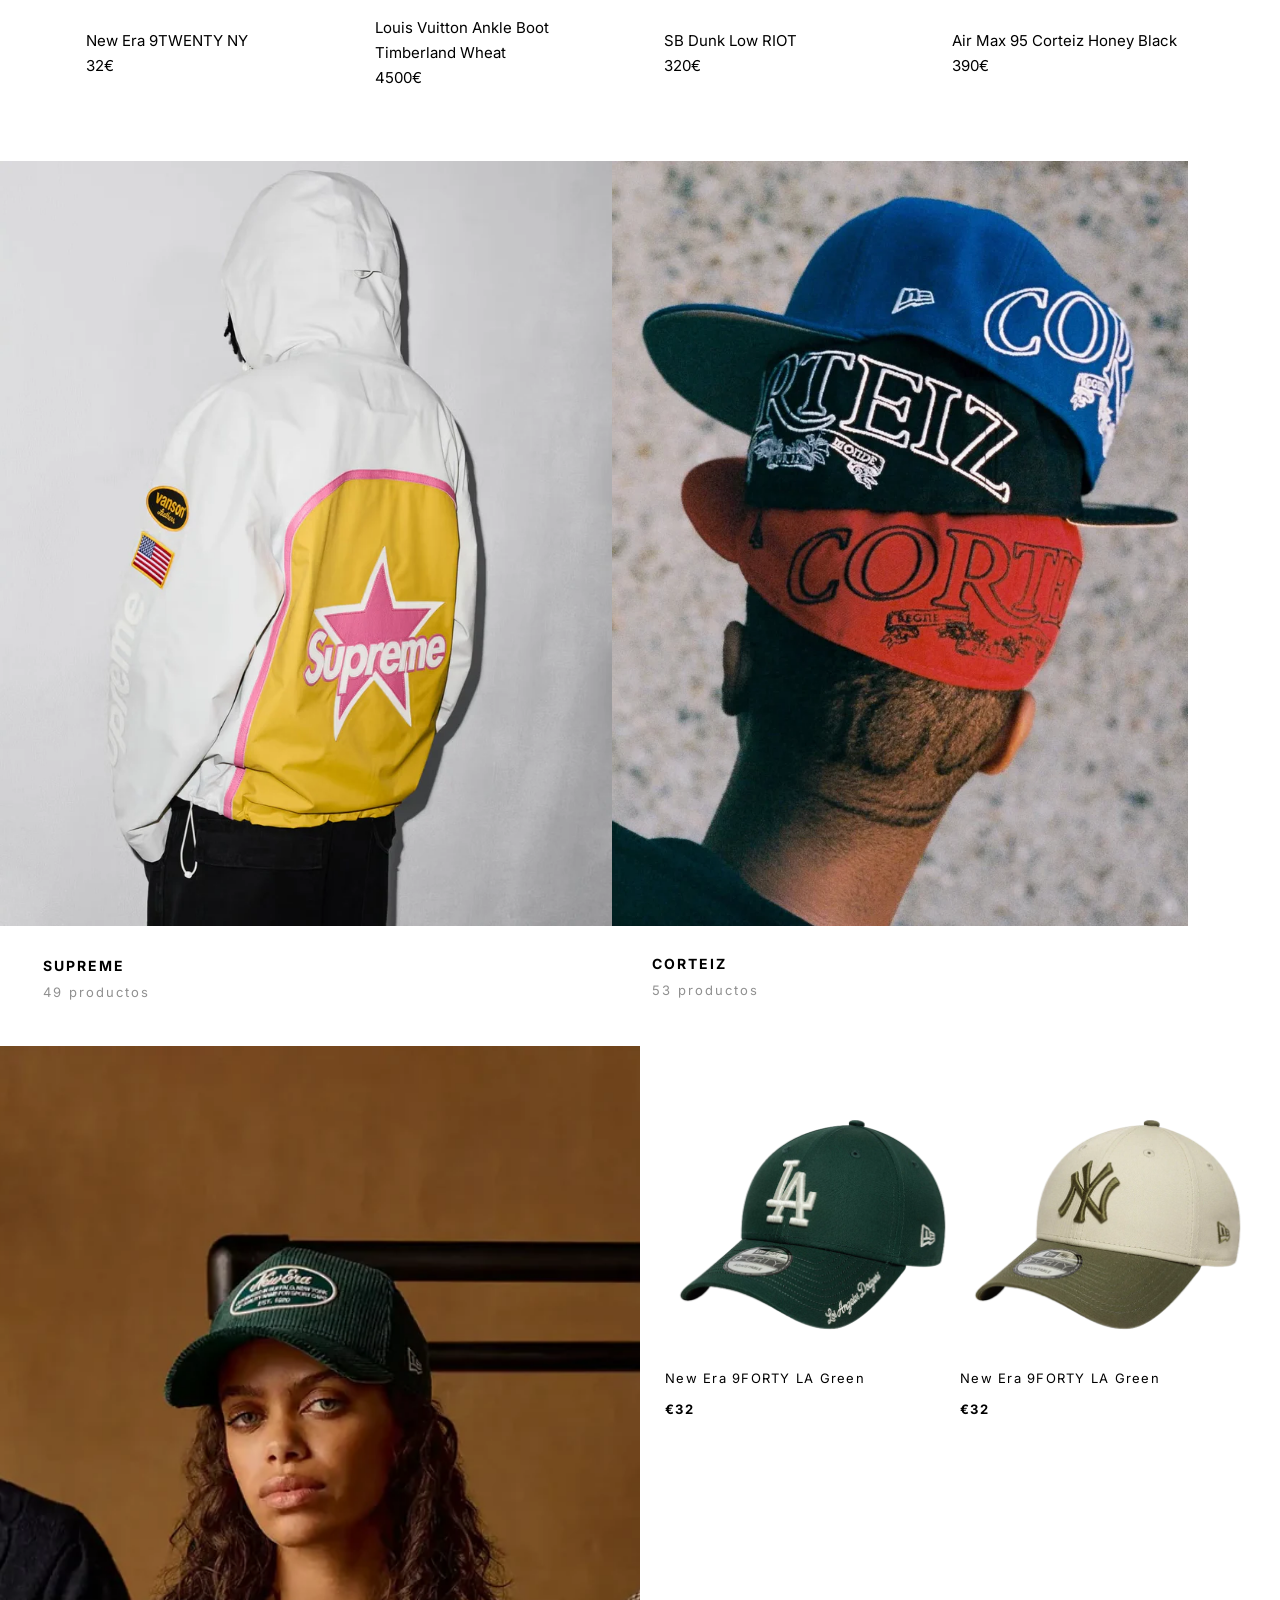
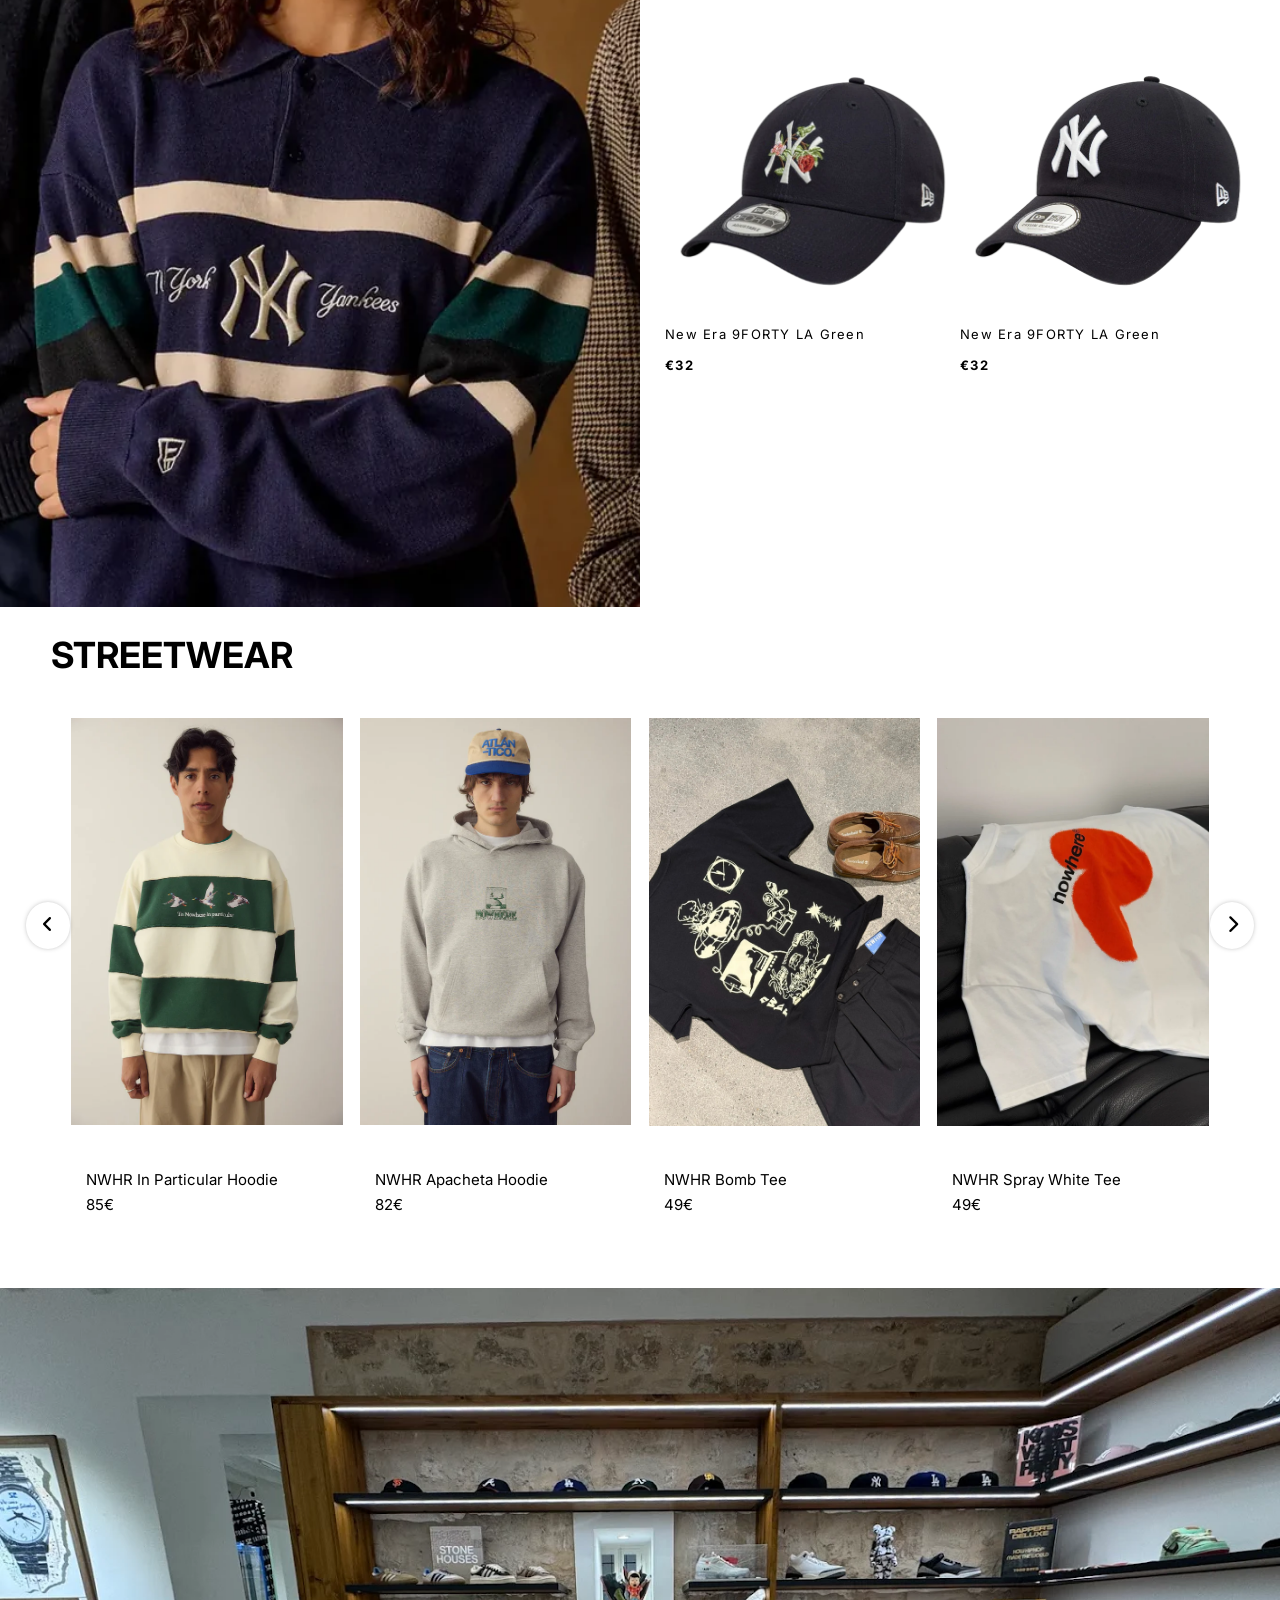
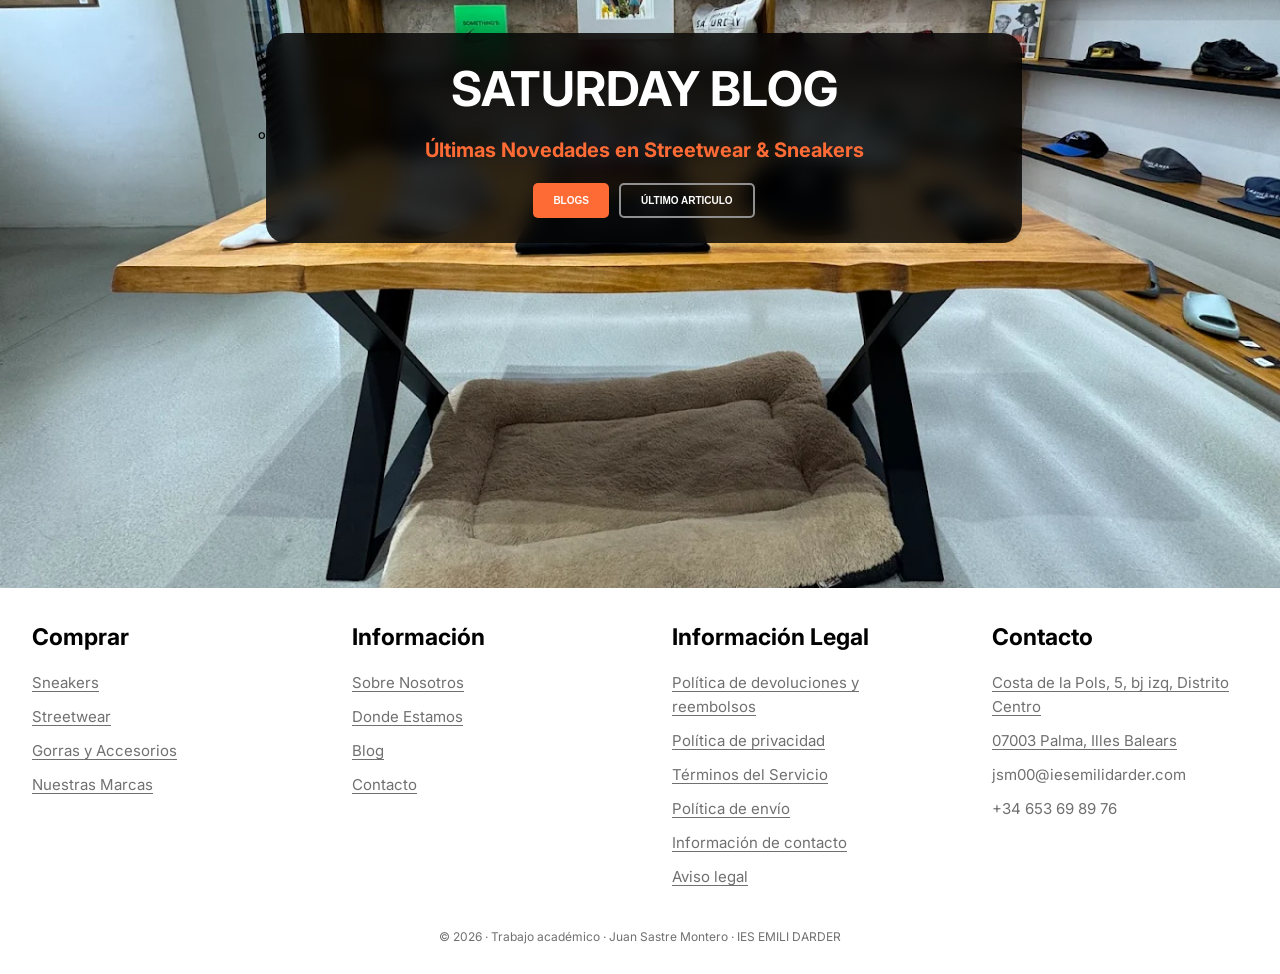
==== commit 52d2be4d: "filtro y cambios en el css" ====
--- a/index.html
+++ b/index.html
@@ -8,7 +8,7 @@
     />
     <title>Proyecto Juan Sastre Montero LLMM</title>
     <link rel="stylesheet" href="css/styles.css" />
-    <script defer src="js/index.js"></script>
+    <script defer src="js/app.js"></script>
   </head>
   <body>
     <!--HEADER-->
--- a/css/styles.css
+++ b/css/styles.css
@@ -126,7 +126,6 @@
                 transition: 0.25s;
                 border-radius: 15px;
                 .contenidoProd{
-                    height: 16vh;
                     padding: 15px 0;
                     font-weight: 600;
                     letter-spacing: 1.25px;
@@ -230,6 +229,7 @@
         align-items: center;
         gap: 1.5%;
         padding: 20px;
+        height: fit-content;
         
         article{
             flex-basis: 25%;
@@ -247,7 +247,6 @@
                 height: 50vh;
             }
             .contenidoProd{
-                height: 10vh;
                 margin-left: 15px;
                 padding-top: 20px;
                 font-size: 15px;
@@ -273,19 +272,29 @@
         }
     }
 }
-
-#btn-filtrar{
-    background-color: transparent;
-    padding: 6px 15px;
-    border: 1px solid var(--borde);
-    border-radius: var(--radioBorde);
-    font-size: 0.9rem;
-
-    cursor: pointer;
-    transition: 0.25s;
-    &:hover{
-        background-color: #f3f2f2;
-        border: 1px solid #838383;
+.productsMenu{
+    margin-left: 5px;
+    margin-top: 15px;
+    display: flex;
+    align-items: center;
+    gap: 20px;
+    p{
+        font-size: 0.9em;
+        color: #707070;
+    }
+    #btn-filtrar{
+        background-color: transparent;
+        padding: 6px 15px;
+        border: 1px solid var(--borde);
+        border-radius: var(--radioBorde);
+        font-size: 0.9rem;
+    
+        cursor: pointer;
+        transition: 0.25s;
+        &:hover{
+            background-color: #f3f2f2;
+            border: 1px solid #838383;
+        }
     }
 }
 
@@ -544,20 +553,8 @@
     #colection{
         margin-bottom: 15px;
         h1{
-            margin-bottom: 15px;
             font-size: 2rem;
             font-weight: 600;
-        }
-        div{
-            margin-left: 5px;
-            display: flex;
-            align-items: center;
-            gap: 20px;
-
-            p{
-                font-size: 0.9em;
-                color: #707070;
-            }
         }
     }
 }
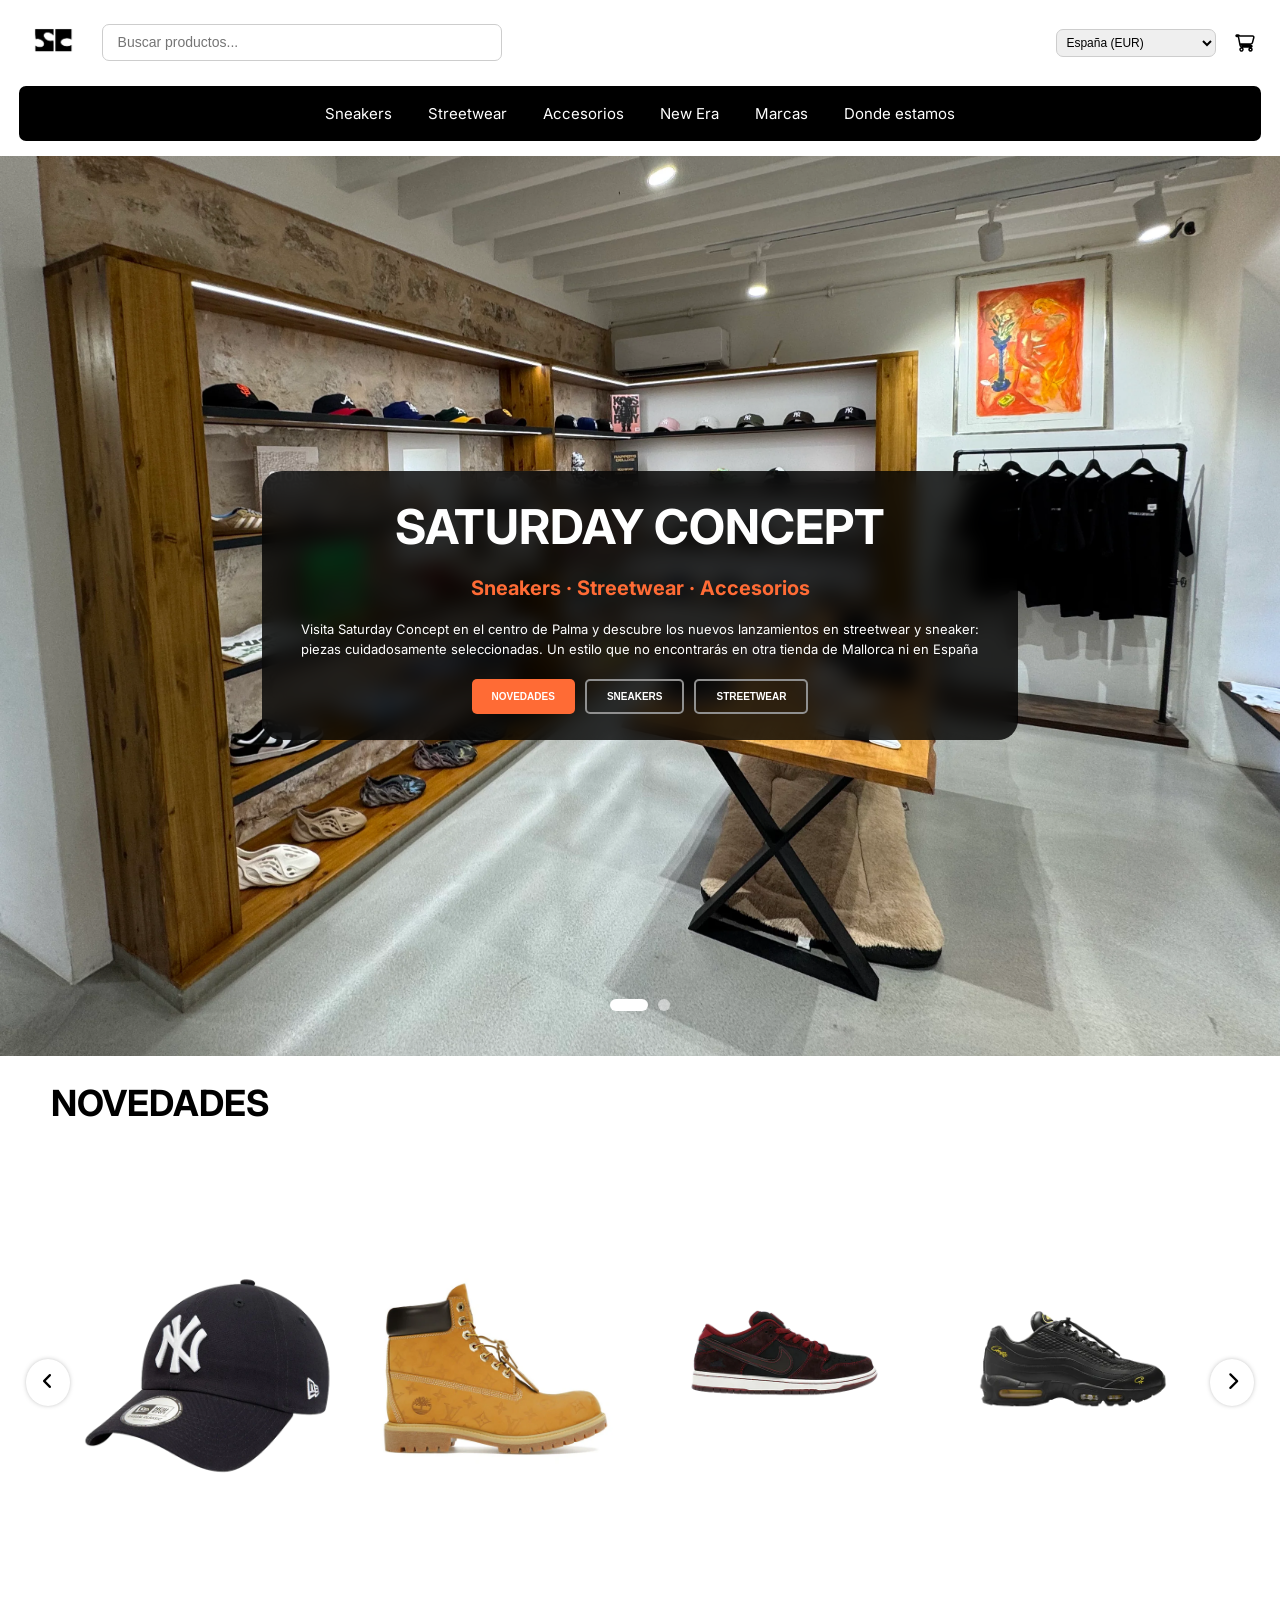
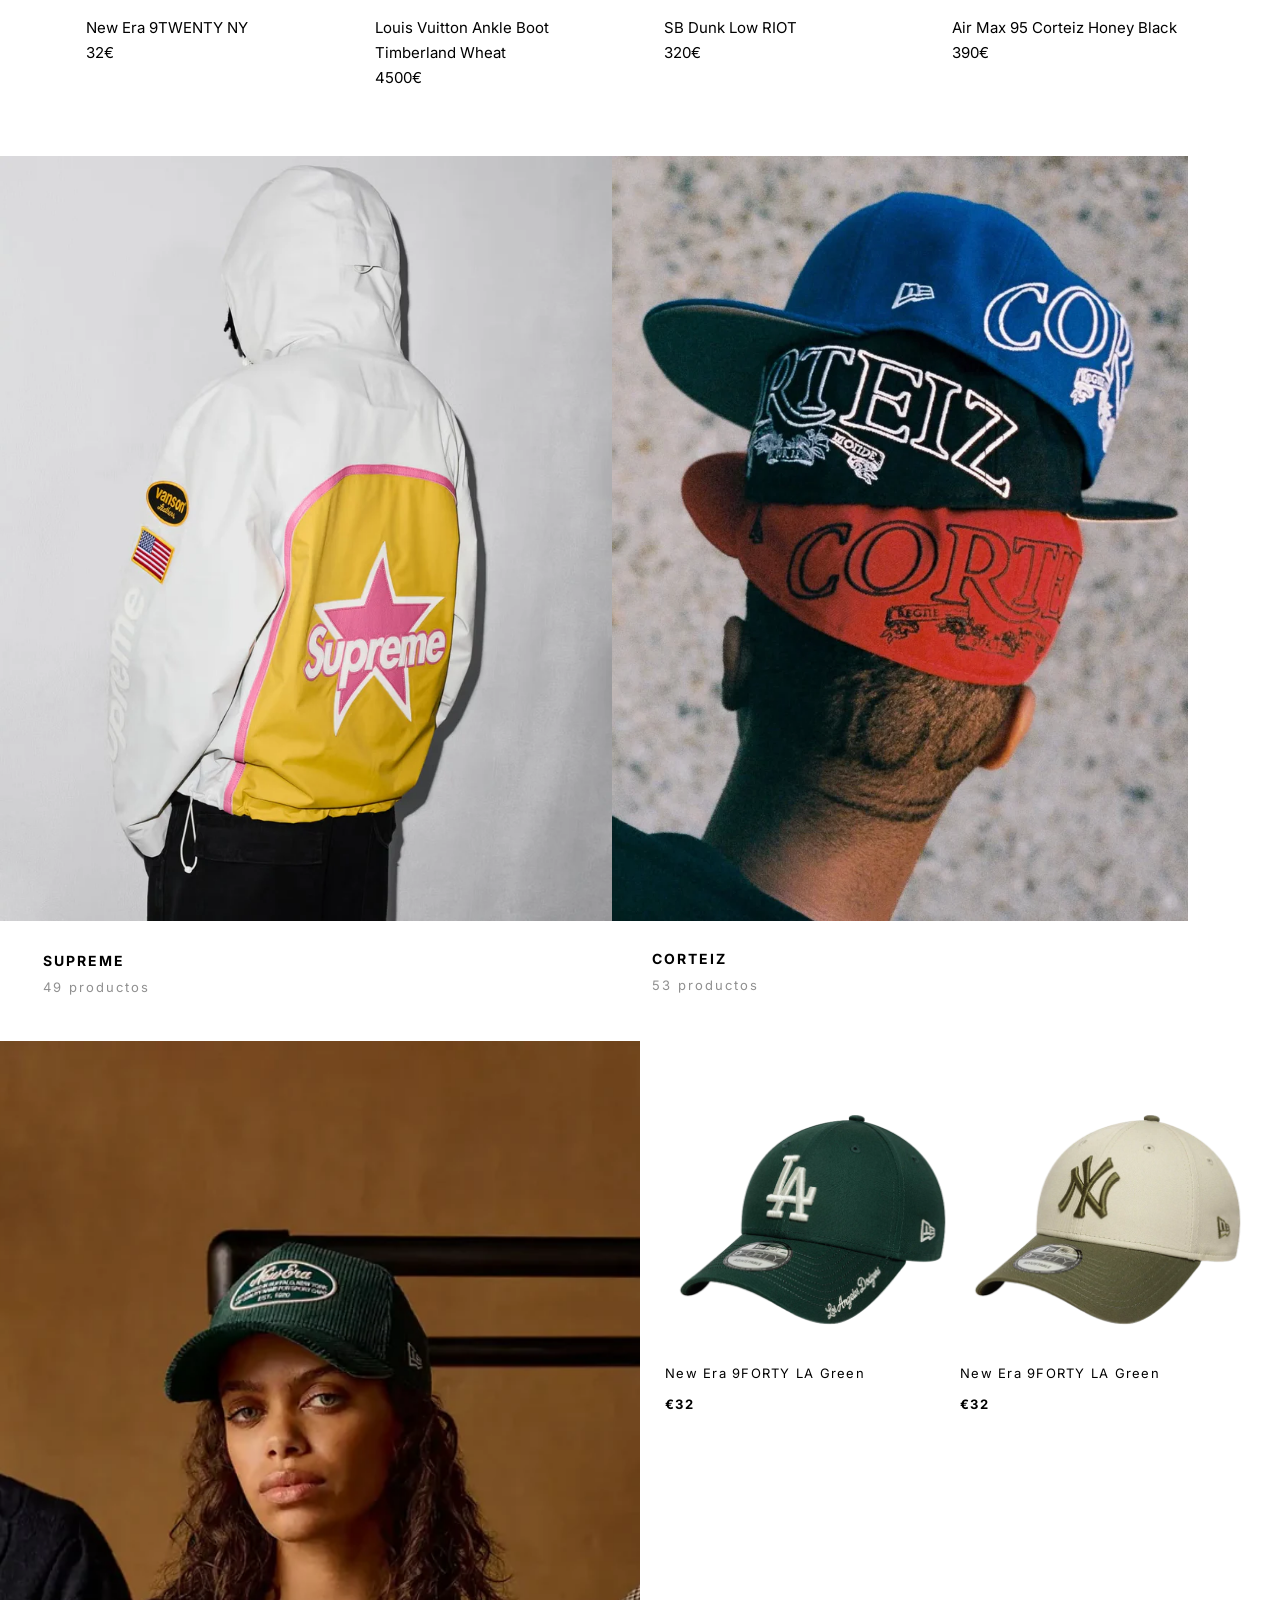
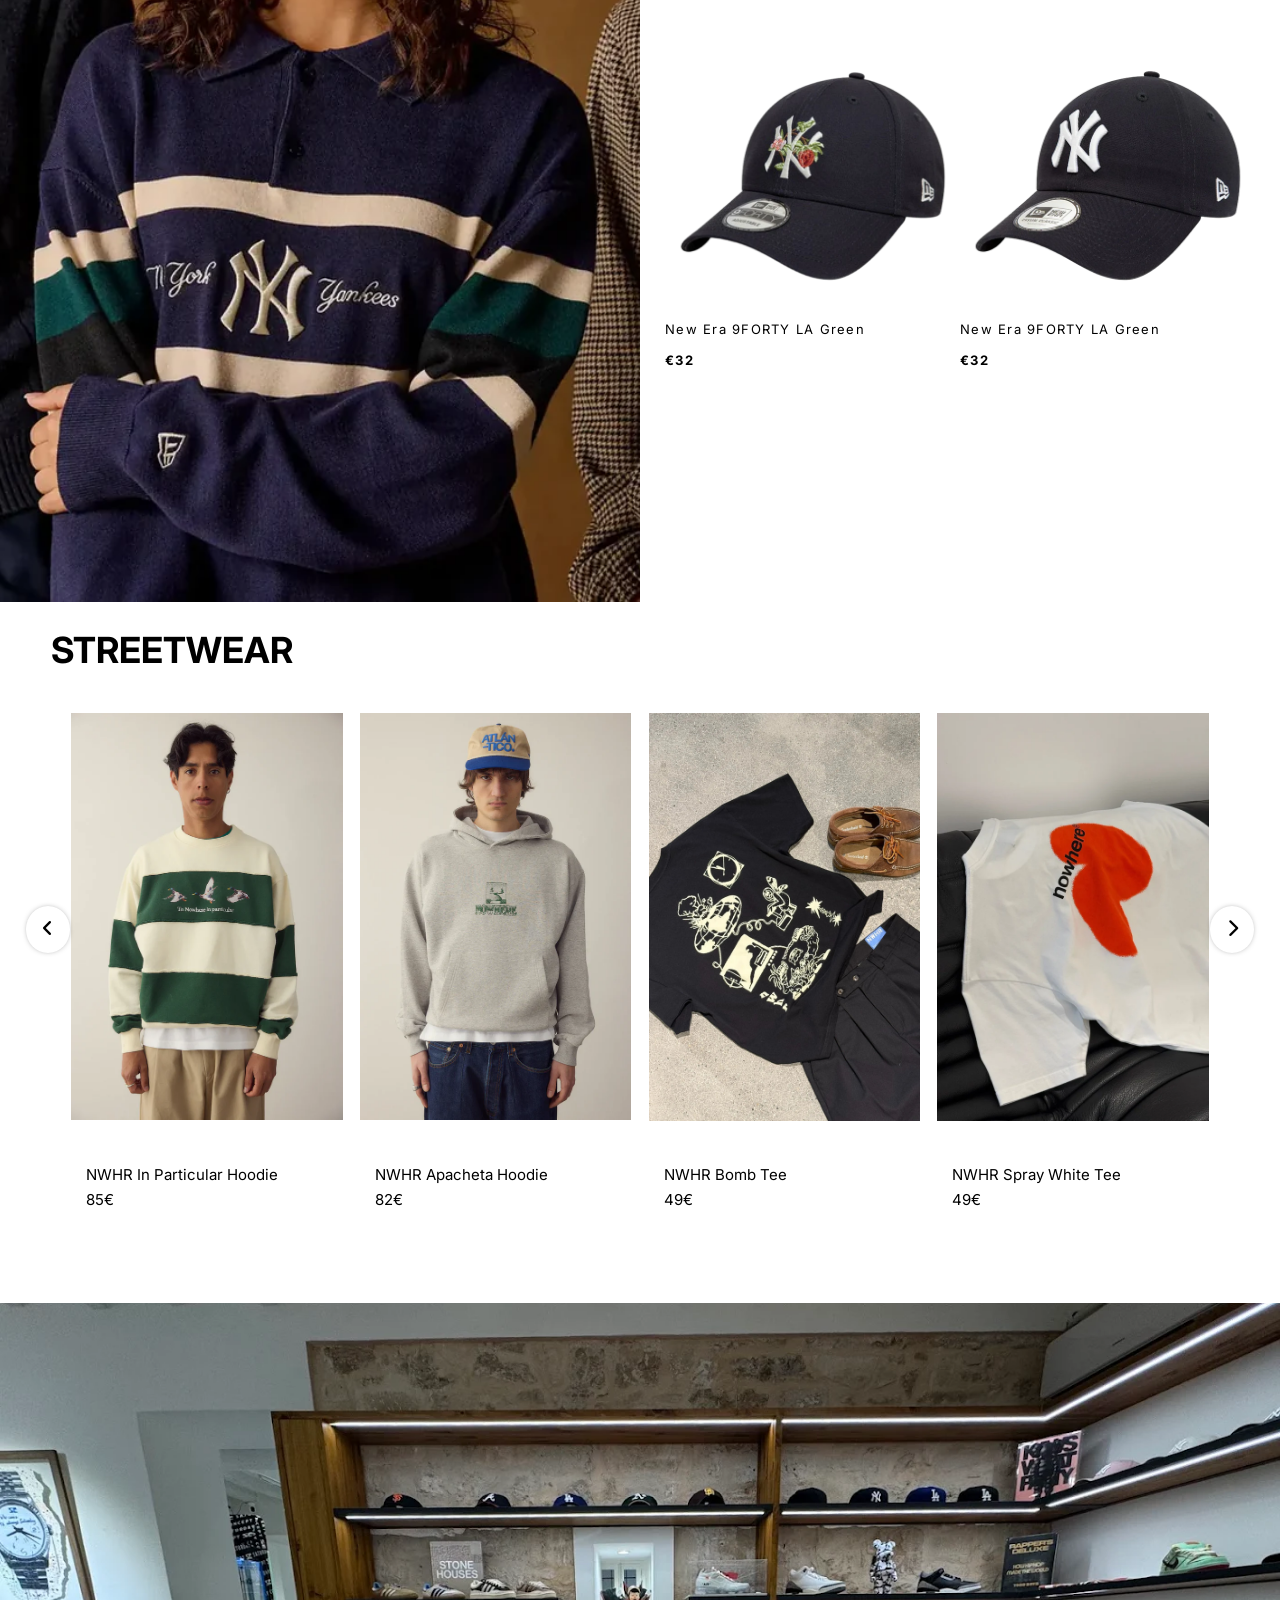
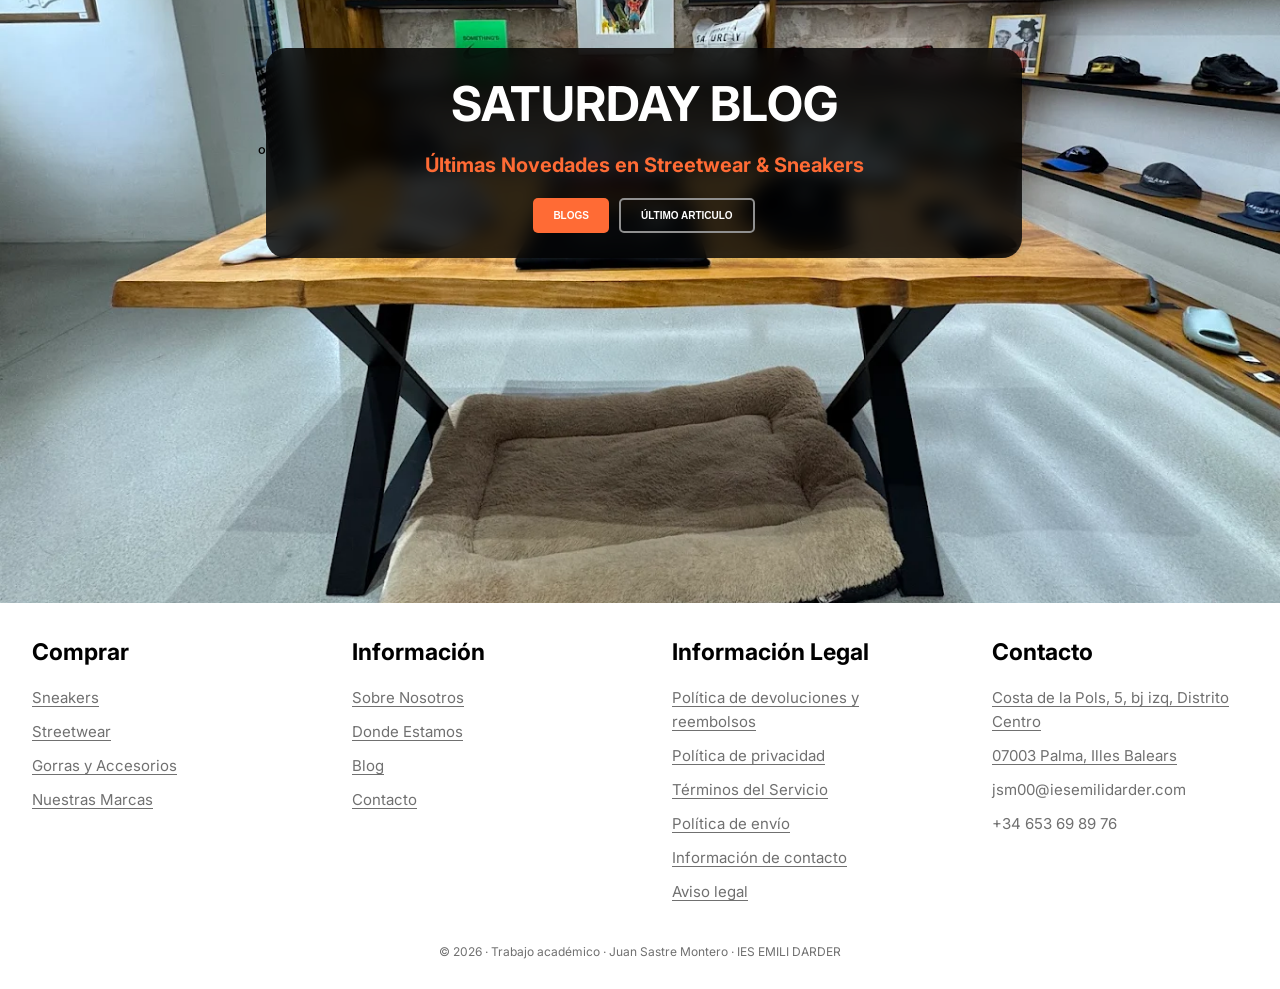
==== commit bb8a3136: "Ordenar por y product.html" ====
--- a/index.html
+++ b/index.html
@@ -31,7 +31,7 @@
       <!--NAV-->
       <nav>
         <div class="elementoNav">
-          <a href="/collections/collection.html?collection=sneakers">Sneakers</a>
+          <a href="/other/collection.html?collection=sneakers">Sneakers</a>
           <div class="submenu">
             <div>
               <h4>NIKE</h4>
@@ -69,9 +69,9 @@
             </div>
           </div>
         </div>
-        <div class="elementoNav"><a href="/collections/collection.html?collection=streetwear">Streetwear</a></div>
-        <div class="elementoNav"><a href="/collections/collection.html?collection=accesorios">Accesorios</a></div>
-        <div class="elementoNav"><a href="/collections/collection.html?collection=new era">New Era</a></div>
+        <div class="elementoNav"><a href="/other/collection.html?collection=streetwear">Streetwear</a></div>
+        <div class="elementoNav"><a href="/other/collection.html?collection=accesorios">Accesorios</a></div>
+        <div class="elementoNav"><a href="/other/collection.html?collection=new era">New Era</a></div>
         <div class="elementoNav"><a href="#">Marcas</a></div>
         <div class="elementoNav"><a href="#">Donde estamos</a></div>
       </nav>
--- a/css/styles.css
+++ b/css/styles.css
@@ -10,7 +10,7 @@
 }
 body{
     font-family: Inter;
-    /*overflow: hidden;*/
+    overflow: auto;
 }
 a{
     text-decoration: none;
@@ -126,6 +126,7 @@
                 transition: 0.25s;
                 border-radius: 15px;
                 .contenidoProd{
+                    height: 16vh;
                     padding: 15px 0;
                     font-weight: 600;
                     letter-spacing: 1.25px;
@@ -229,7 +230,6 @@
         align-items: center;
         gap: 1.5%;
         padding: 20px;
-        height: fit-content;
         
         article{
             flex-basis: 25%;
@@ -247,6 +247,7 @@
                 height: 50vh;
             }
             .contenidoProd{
+                height: 10vh;
                 margin-left: 15px;
                 padding-top: 20px;
                 font-size: 15px;
@@ -300,7 +301,7 @@
 
 .filterPage{
     display: flex;
-    position: absolute;
+    position: fixed;
     z-index: 100;
     width: 100%;
     visibility: hidden;
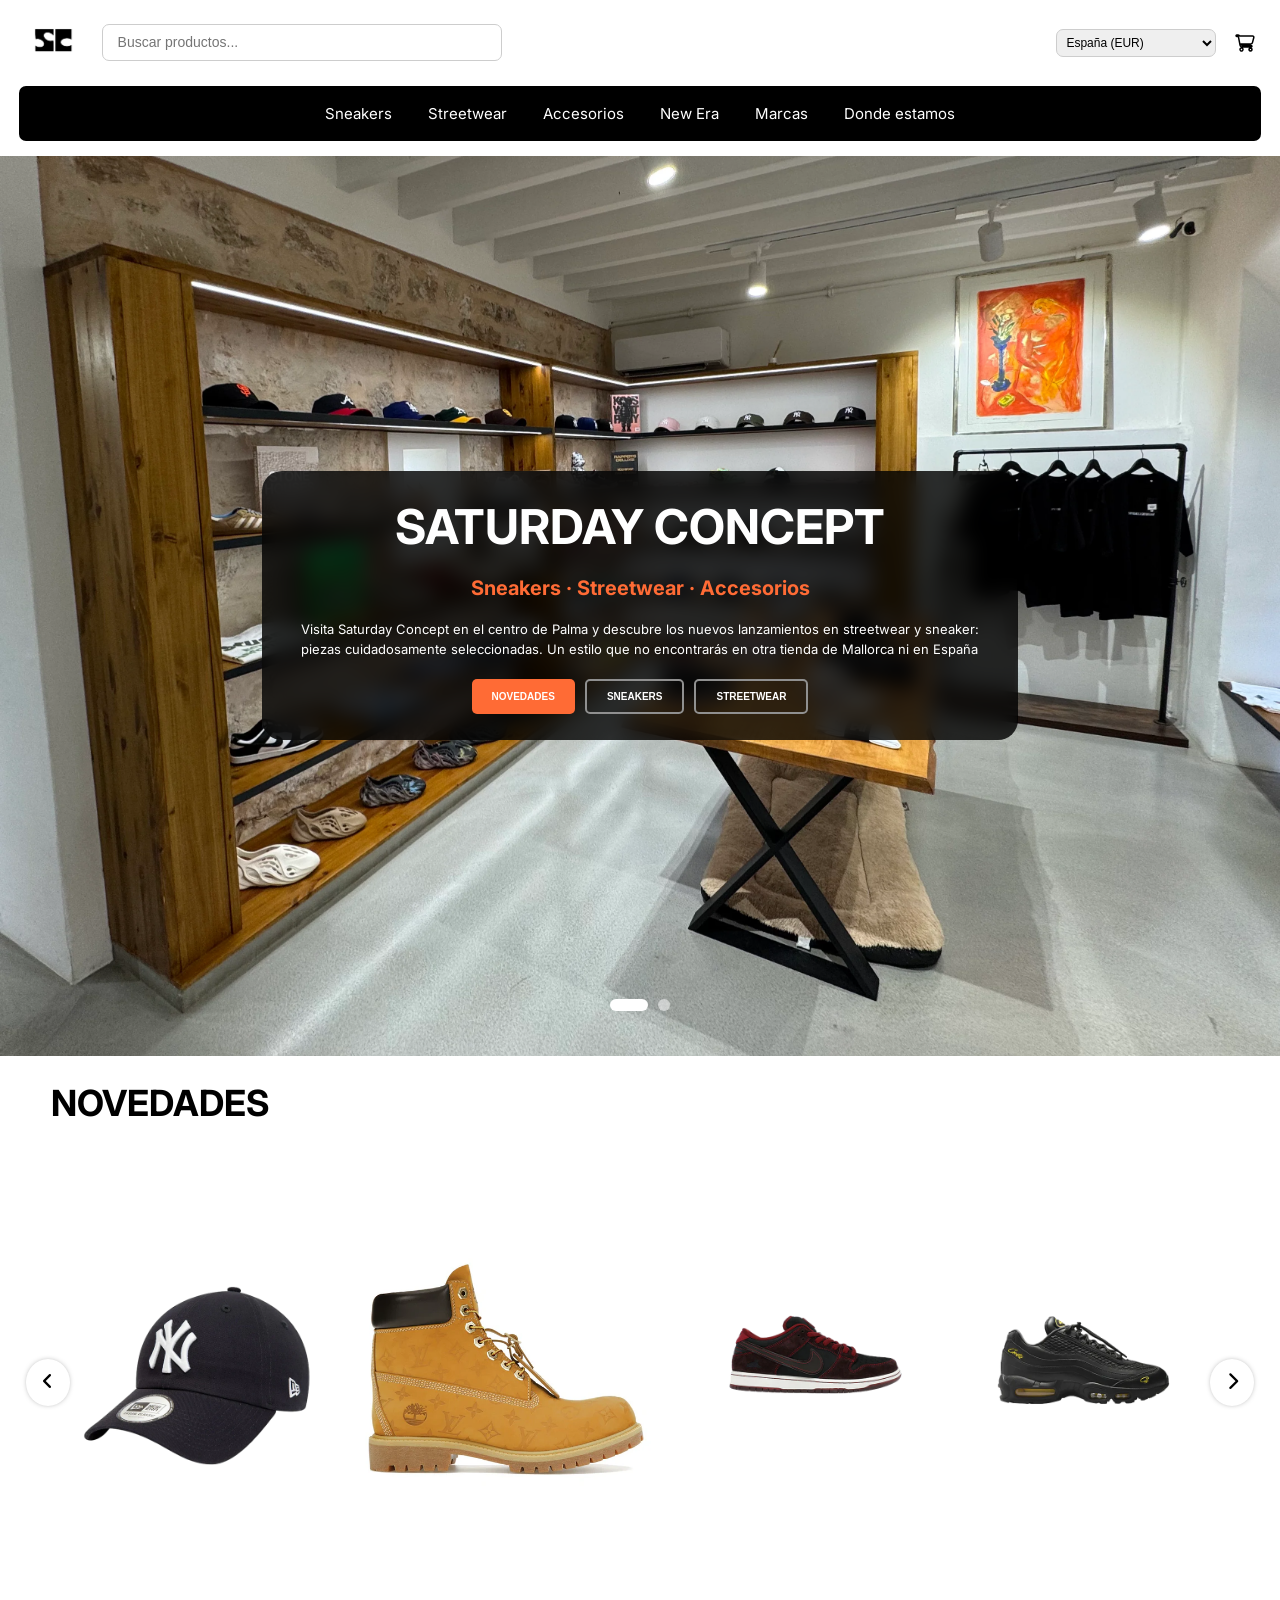
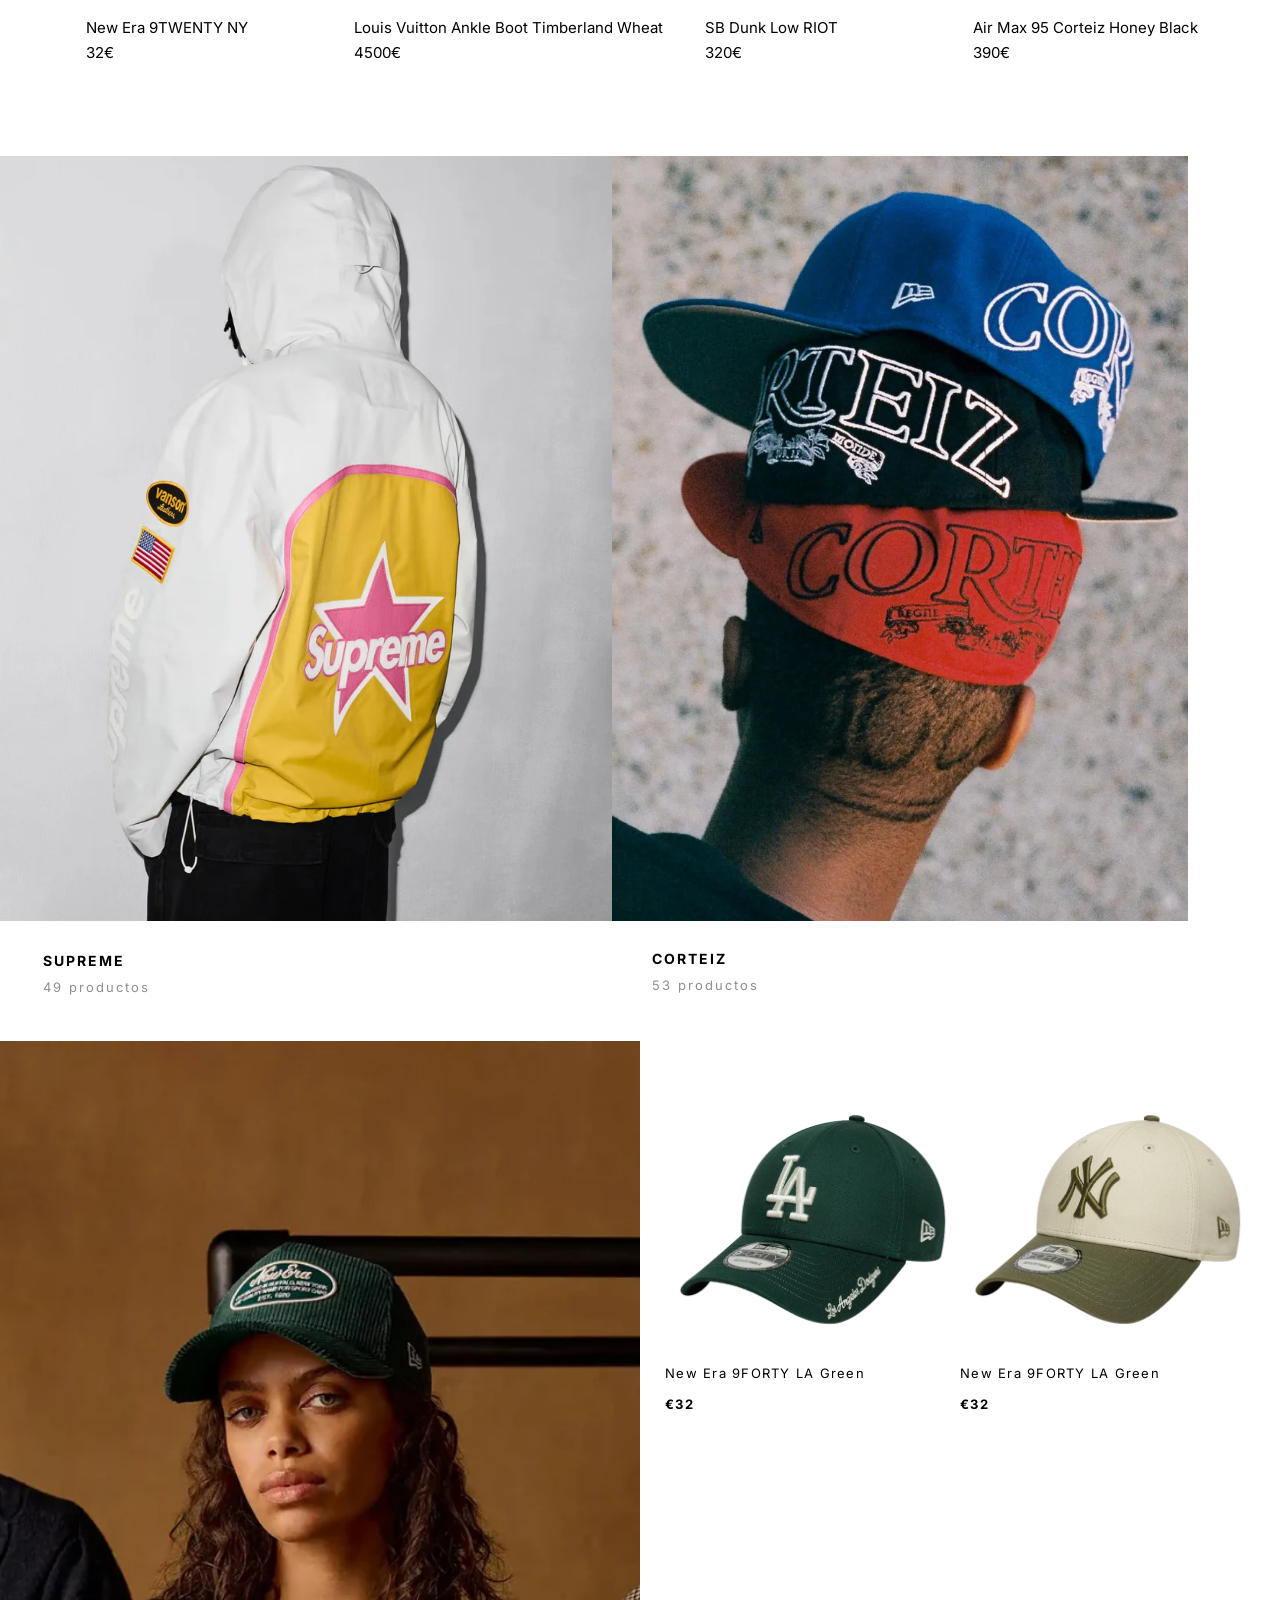
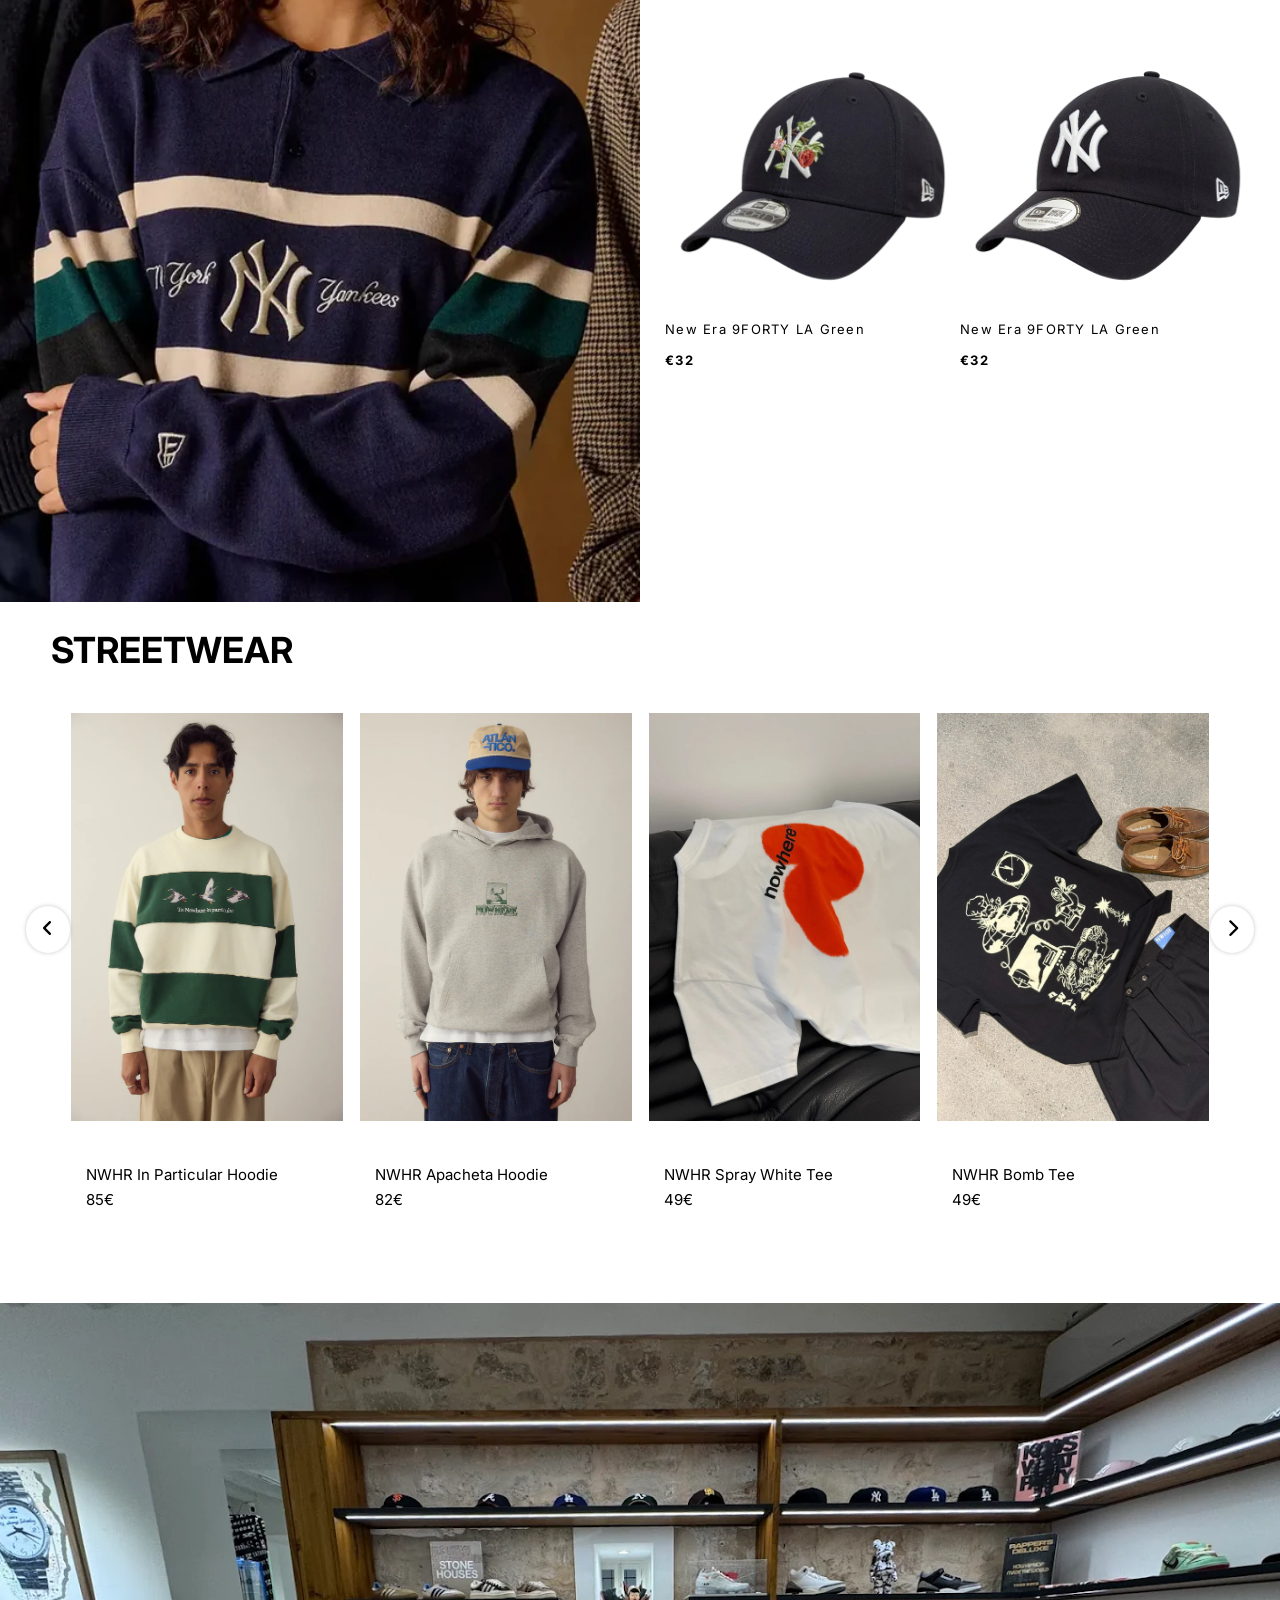
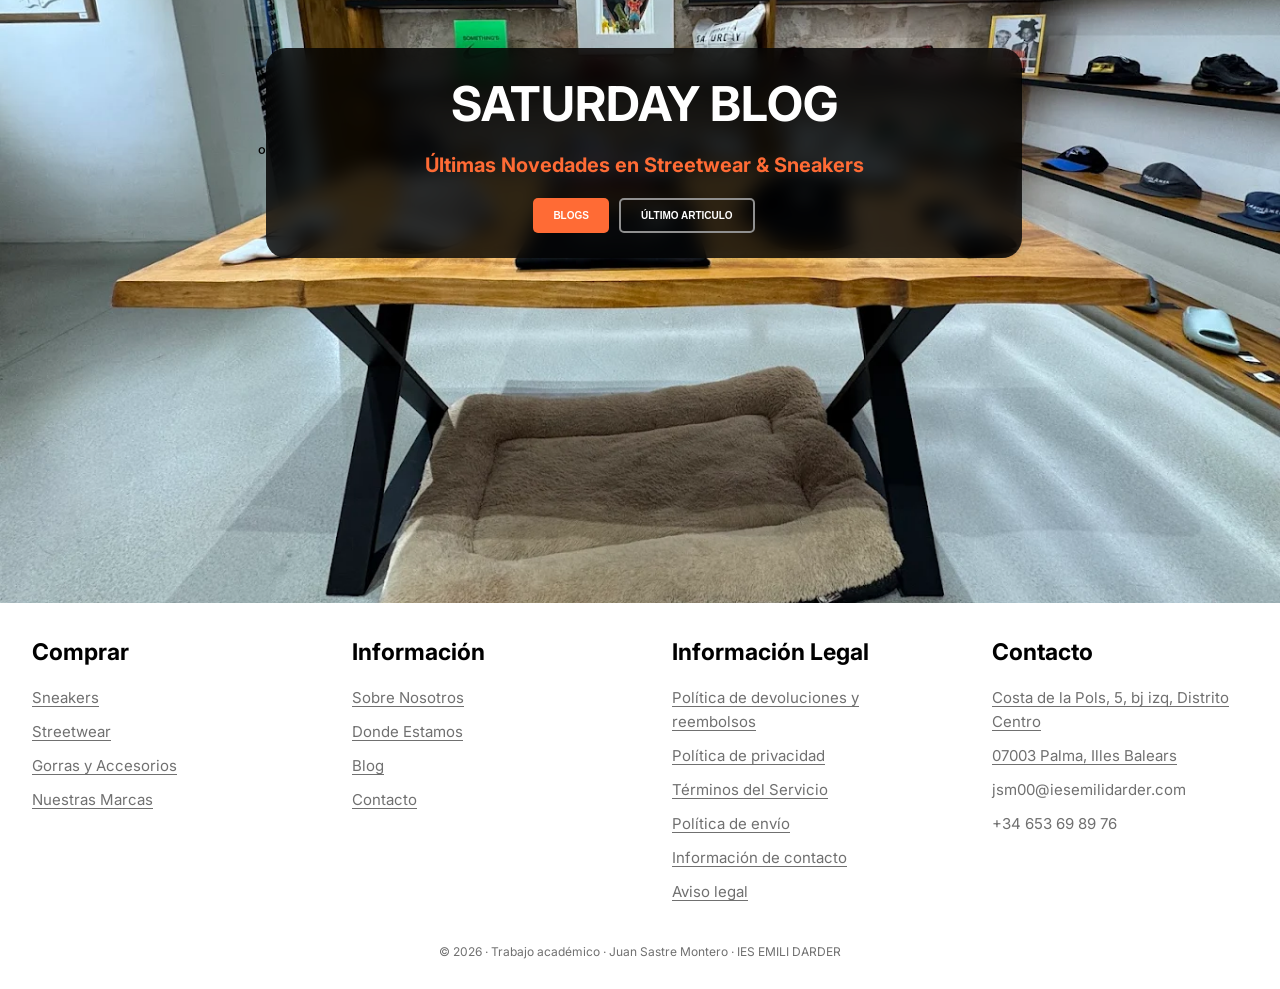
==== commit 217d410e: "cart.html acabado" ====
--- a/index.html
+++ b/index.html
@@ -23,7 +23,7 @@
         <select name="pais" id="pais">
           <option value="">España (EUR)</option>
         </select>
-        <a href=""><i class="fa-solid fa-cart-shopping"></i></a>
+        <a href="/other/cart.html"><i class="fa-solid fa-cart-shopping"></i></a>
       </div>
     </header>
     <!--Div para estructurar-->
--- a/css/styles.css
+++ b/css/styles.css
@@ -1,63 +1,72 @@
 @import url(https://cdnjs.cloudflare.com/ajax/libs/font-awesome/6.7.2/css/all.min.css);
+
 @font-face {
     font-family: "Inter";
     src: url(../fonts/Inter/Inter-VariableFont_opsz\,wght.ttf);
 }
-*{
+
+* {
     margin: 0;
     padding: 0;
     box-sizing: border-box;
 }
-body{
+
+body {
     font-family: Inter;
     overflow: auto;
 }
-a{
+
+a {
     text-decoration: none;
     color: #000000;
 }
+
 /*Definición de variables*/
-:root{
+:root {
     --borde: #cdcdcd;
     --radioBorde: 7px;
 }
 
 /*Esilos generales*/
-.buscador{
+.buscador {
     width: 25rem;
     border: 1px solid var(--borde);
     border-radius: 7px;
     padding: 10px 15px;
-    &::placeholder{
-        font-size: 14px
-    }
-}
-
-.centrado{
+
+    &::placeholder {
+        font-size: 14px;
+    }
+}
+
+.centrado {
     display: flex;
     justify-content: center;
     align-items: center;
 }
 
-.fondoBlur{
+.fondoBlur {
     display: flex;
     justify-content: center;
     align-items: center;
 
     position: relative;
     height: 100vh;
-    img{
+
+    img {
         height: 100%;
         width: 100%;
     }
-    .blur{
+
+    .blur {
         display: flex;
         flex-direction: column;
         align-items: center;
         justify-content: center;
 
         background-color: rgba(0, 0, 0, 0.8);
-        backdrop-filter: blur(10px); /*Efecto blur del contenedor transparente*/
+        backdrop-filter: blur(10px);
+        /*Efecto blur del contenedor transparente*/
         width: 59%;
         padding: 2% 3%;
         border-radius: 20px;
@@ -66,39 +75,45 @@
         font-family: Inter;
         text-align: center;
 
-        h1{
+        h1 {
             font-size: 3rem;
             margin-bottom: 3%;
         }
-        h2{
+
+        h2 {
             font-size: 1.25rem;
             color: #ff6b35;
             margin-bottom: 3%;
         }
-        p{
+
+        p {
             font-size: 13px;
             text-align: justify;
             line-height: 150%;
             margin-bottom: 20px;
         }
-        div{
+
+        div {
             display: flex;
             gap: 10px;
-            .btnNaranja{
+
+            .btnNaranja {
                 background-color: #ff6b35;
                 border: none;
 
                 transition: 0.25s;
-                &:hover{
+
+                &:hover {
                     border: none;
                     background-color: #ff6b35;
-                    box-shadow: 0px 5px 25px 0px rgba(255,107,53,0.43);
+                    box-shadow: 0px 5px 25px 0px rgba(255, 107, 53, 0.43);
                 }
             }
-            button{
+
+            button {
                 color: #ffffff;
                 font-size: 10px;
-                font-weight:bold;
+                font-weight: bold;
 
                 background-color: rgba(0, 0, 0, 0);
                 border: 2.5px solid #909090;
@@ -107,42 +122,48 @@
                 cursor: pointer;
 
                 transition: 0.25s;
-                &:hover{
+
+                &:hover {
                     border: 2.5px solid #d2d2d2;
                     background-color: rgba(187, 187, 187, 0.1);
-                    transform: translateY(-2px); 
+                    transform: translateY(-2px);
                 }
             }
         }
     }
 }
 
-.listadoProductos{
-    .sectionProductos{
-        .productos{
+.listadoProductos {
+    .sectionProductos {
+        .productos {
             display: grid;
             grid-template-columns: 1fr 1fr 1fr 1fr;
-            article{
+
+            article {
                 transition: 0.25s;
                 border-radius: 15px;
-                .contenidoProd{
+
+                .contenidoProd {
                     height: 16vh;
                     padding: 15px 0;
                     font-weight: 600;
                     letter-spacing: 1.25px;
                 }
-                &:hover{
-                    box-shadow: 0px 0px 31px 5px rgba(0,0,0,0.11);
+
+                &:hover {
+                    box-shadow: 0px 0px 31px 5px rgba(0, 0, 0, 0.11);
                 }
             }
         }
     }
-    .paginas{
+
+    .paginas {
         display: flex;
         justify-content: center;
-        gap:30px;
+        gap: 30px;
         margin-bottom: 7%;
-        button{
+
+        button {
             box-sizing: border-box;
             border: none;
             border-bottom: 1.5px solid transparent;
@@ -150,13 +171,15 @@
             background-color: white;
             font-size: 1rem;
             color: #707070;
-            &:hover{
+
+            &:hover {
                 cursor: pointer;
                 color: #000000;
                 border-bottom: 1.5px solid black;
             }
         }
-        .active{
+
+        .active {
             cursor: pointer;
             color: #000000;
             border-bottom: 1.5px solid black;
@@ -164,23 +187,26 @@
     }
 }
 
-.slidesBtns{
+.slidesBtns {
     display: flex;
     gap: 10px;
 
     position: absolute;
     bottom: 5%;
-    
+
     width: 60px;
-    input{
-        appearance: none; /*Quitar el estilo nativo*/
+
+    input {
+        appearance: none;
+        /*Quitar el estilo nativo*/
         width: 12px;
         height: 12px;
         border-radius: 50px;
         background-color: rgba(255, 255, 255, 0.5);
         cursor: pointer;
-        
+
         transition: 0.25s;
+
         &:checked {
             background-color: #ffffff;
             width: 40px;
@@ -189,64 +215,76 @@
     }
 }
 
-.sectionProductos{
+.sectionProductos {
     font-family: Inter;
     padding: 2% 4%;
     position: relative;
     overflow: hidden;
     margin-bottom: 2%;
     width: 100%;
-    h1{
+
+    h1 {
         font-size: 36px;
     }
-    .drch{
+
+    .drch {
         right: 2%;
     }
-    .izq{
+
+    .izq {
         left: 2%;
     }
-    .izq, .drch{
+
+    .izq,
+    .drch {
         position: absolute;
         z-index: 15;
         top: 45%;
 
         border-radius: 50%;
         border: none;
-        padding: 1% 1.30%;
+        padding: 1% 1.3%;
         background-color: #ffffff;
         box-shadow: 0px 0px 7px -4px #000000;
         cursor: pointer;
-        
+
         font-size: 18px;
         transition: 0.25s;
-        &:hover{
+
+        &:hover {
             background-color: #000000;
             color: #ffffff;
         }
     }
-    .productos{
+
+    .productos {
         display: flex;
         justify-content: center;
         align-items: center;
         gap: 1.5%;
         padding: 20px;
-        
-        article{
+
+        article {
             flex-basis: 25%;
-            img{
+
+            img {
                 object-fit: contain;
             }
-            &:hover img{ /*Para efecto sobre articulo y no solo sobre imagen*/
+
+            &:hover img {
+                /*Para efecto sobre articulo y no solo sobre imagen*/
                 transform: scale(1.055) translateY(-5px);
-
-            }
-            &:hover .contenidoProd{
+            }
+
+            &:hover .contenidoProd {
                 transform: translateY(-5px);
             }
-            .contenedorOverflow{
+
+            .contenedorOverflow {
                 height: 50vh;
             }
-            .contenidoProd{
+
+            .contenidoProd {
                 height: 10vh;
                 margin-left: 15px;
                 padding-top: 20px;
@@ -256,109 +294,250 @@
             }
         }
     }
-    
-}
-
-.contenedorOverflow{
+}
+
+.contenedorOverflow {
     /*Hay que definir dimensiones del contenedor cuando se use*/
     overflow: hidden;
     width: 100%;
-    img{
+
+    img {
         height: 100%;
         width: 100%;
         object-fit: cover;
         transition: 0.5s;
-        &:hover{ 
+
+        &:hover {
             transform: scale(1.075);
         }
     }
 }
-.productsMenu{
+
+.productsMenu {
     margin-left: 5px;
     margin-top: 15px;
     display: flex;
     align-items: center;
     gap: 20px;
-    p{
+
+    p {
         font-size: 0.9em;
         color: #707070;
     }
-    #btn-filtrar{
+
+    #btn-filtrar {
         background-color: transparent;
         padding: 6px 15px;
         border: 1px solid var(--borde);
         border-radius: var(--radioBorde);
         font-size: 0.9rem;
-    
+
         cursor: pointer;
         transition: 0.25s;
-        &:hover{
+
+        &:hover {
             background-color: #f3f2f2;
             border: 1px solid #838383;
         }
     }
 }
 
-.filterPage{
+.filterPage {
     display: flex;
     position: fixed;
     z-index: 100;
     width: 100%;
+    height: 100vh;
     visibility: hidden;
-    .transparent{
+    overflow-y: auto;
+
+    .transparent {
         flex-basis: 61.25%;
         height: 100vh;
         background-color: transparent;
     }
-    .filterMenu{
+
+    .filterMenu {
+        display: flex;
+        flex-direction: column;
+        justify-content: space-between;
         background-color: #ffffff;
         flex-basis: 38.75%;
-        box-shadow: 0px 0px 31px 5px rgba(0,0,0,0.11);
-        padding: 15px;
-        #filterHeader{
+        box-shadow: 0px 0px 31px 5px rgba(0, 0, 0, 0.11);
+        padding-top: 15px;
+
+        #filterHeader {
             display: flex;
             justify-content: space-between;
-        }
-    }
-    .active{
-        background-color: #000000;
-        color: #ffffff;
-    }
-}
+            align-items: center;
+            margin-bottom: 20px;
+            padding: 0 15px;
+
+            p {
+                font-size: 0.75rem;
+                font-weight: 600;
+            }
+
+            button {
+                background-color: transparent;
+                border: none;
+                cursor: pointer;
+                padding: 10px;
+            }
+        }
+
+        #precio div {
+            display: flex;
+            justify-content: center;
+            gap: 5px;
+
+            input {
+                flex-basis: 50%;
+                border: none;
+                box-shadow: 0 0 0 1.5px rgba(0, 0, 0, 0.1);
+                padding: 5px;
+                border-radius: var(--radioBorde);
+            }
+        }
+
+        .applyFilterDiv {
+            display: flex;
+            justify-content: center;
+            width: 100%;
+            background-color: #ffffff;
+            padding: 20px 15px 15px 15px;
+            box-shadow: 0px 20px 31px 5px rgba(0, 0, 0, 0.11);
+
+            position: sticky;
+            bottom: 0;
+
+            #btn-aplicar-filtro {
+                width: 100%;
+                background-color: #000000;
+                padding: 10px;
+                border: none;
+                font-size: 0.6rem;
+                font-weight: 500;
+                font-family: Inter;
+                color: #ffffff;
+                cursor: pointer;
+                transition: 0.25s;
+
+                &:hover {
+                    background-color: #000000c6;
+                }
+            }
+        }
+    }
+}
+
+.active {
+    background-color: #000000;
+    color: #ffffff;
+}
+
+.btn-blanco {
+    width: 100%;
+    padding: 10px 5px;
+    border: none;
+    box-shadow: 0 0 0 1.5px rgba(0, 0, 0, 0.07);
+    background-color: transparent;
+    border-radius: var(--radioBorde);
+
+    font-family: Inter;
+    font-size: 0.8rem;
+    transition: 0.08s;
+    cursor: pointer;
+
+    &:hover {
+        box-shadow: 0 0 0 2.5px black;
+    }
+}
+
+.btn-blanco.active {
+    background-color: #000000;
+}
+
+.grid-btns-blancos {
+    display: grid;
+    grid-template-columns: repeat(5, 1fr);
+    gap: 10px;
+    margin-bottom: 25px;
+}
+
+details {
+    width: 100%;
+    background-color: #ffffff;
+    border-top: 1px solid #ddd;
+    border-bottom: 1px solid #ddd;
+    padding: 0 15px;
+    font-size: 0.9rem;
+    summary {
+        cursor: pointer;
+        padding: 15px 0;
+        display: flex;
+        align-items: center;
+        justify-content: space-between;
+
+        &::after {
+            content: "\f054";
+            font-size: 0.8rem;
+            font-family: "Font Awesome 6 Free";
+            font-weight: 900;
+            transition: transform 0.25s ease;
+            transform: rotate(90deg);
+        }
+    }
+    &[open] {
+        summary::after {
+            transform: rotate(-90deg);
+        }
+    }
+    p{
+        margin-bottom: 20px;
+    }
+    input{
+        margin-bottom: 20px;
+    }
+}
+
 /*HEADER*/
-header{
+header {
     display: flex;
     justify-content: space-between;
     align-items: center;
 
     padding: 1% 2%;
+
     /*Estilos comunes en los dos divs del header*/
-    div{
+    div {
         display: flex;
         align-items: center;
         gap: 20px;
     }
-    
+
     /*Estilos concretos de cada elemento*/
-    img{
+    img {
         width: 3.5rem;
-    }   
-    select{
+    }
+
+    select {
         border: 1px solid var(--borde);
         border-radius: var(--radioBorde);
         padding: 5px;
         width: 10rem;
         font-size: 12px;
-        
-    }
-    i{ /*Estilo porque el "regular" de fontawesome es de pago*/
+    }
+
+    i {
+        /*Estilo porque el "regular" de fontawesome es de pago*/
         color: white;
-        -webkit-text-stroke: 1.5px black
+        -webkit-text-stroke: 1.5px black;
     }
 }
 
 /*NAV*/
-nav{
+nav {
     display: flex;
     justify-content: center;
     align-items: center;
@@ -367,8 +546,8 @@
     background-color: black;
     border-radius: var(--radioBorde);
     margin-bottom: 15px;
-    
-    .elementoNav{
+
+    .elementoNav {
         display: flex;
         flex-direction: column;
         align-items: center;
@@ -376,18 +555,19 @@
 
         transition: 0.25s;
         position: relative;
-        a{
+
+        a {
             font-size: 15px;
             font-family: Inter;
             color: white;
             padding: 18px;
         }
 
-        &:hover{
-            background-color: #333333;   
-        }
-
-        .submenu{
+        &:hover {
+            background-color: #333333;
+        }
+
+        .submenu {
             position: absolute;
             top: 100%;
             z-index: 15;
@@ -395,13 +575,13 @@
             display: grid;
             grid-template-columns: 1fr 1fr;
             gap: 20px;
-            
+
             width: 30rem;
             padding: 30px;
             background-color: #ffffff;
             opacity: 0;
             border-radius: 15px;
-            box-shadow: 0px 0px 31px 5px rgba(0,0,0,0.11);
+            box-shadow: 0px 0px 31px 5px rgba(0, 0, 0, 0.11);
 
             font-family: Inter;
             letter-spacing: 1.1px;
@@ -410,11 +590,12 @@
             transform: translateY(0);
             visibility: hidden;
 
-            h4{
+            h4 {
                 font-size: 13px;
                 margin-bottom: 20px;
             }
-            a{
+
+            a {
                 display: block;
                 padding: 5px 0;
                 margin-bottom: 10px;
@@ -425,13 +606,15 @@
 
                 transform: translateX(0);
                 transition: 0.25s;
-                &:hover{
+
+                &:hover {
                     transform: translate(4px);
                     color: #000000;
                 }
             }
         }
-        &:hover .submenu{
+
+        &:hover .submenu {
             visibility: visible;
             opacity: 1;
             transform: translateY(10px);
@@ -440,45 +623,49 @@
 }
 
 /*MAIN*/
-#intro.fondoBlur{
+#intro.fondoBlur {
     background: url(../img/principal1.png) no-repeat center/cover;
     transition: 1s;
 }
-.parte1Marcas{
+
+.parte1Marcas {
     display: flex;
     width: 100%;
     height: 95vh;
     margin-bottom: 30px;
     font-family: Inter;
     letter-spacing: 2px;
-    
-    .contenedorOverflow{
+
+    .contenedorOverflow {
         height: 85vh;
     }
 
-    .contenidoMarca{
+    .contenidoMarca {
         margin: 5% 7%;
-        h3{
+
+        h3 {
             font-size: 14px;
             margin-bottom: 10px;
         }
-        p{
+
+        p {
             font-size: 13px;
             color: #909090;
         }
     }
-
-}
-
-.parte2Marcas{
-    display: flex;
-    
+}
+
+.parte2Marcas {
+    display: flex;
+
     height: 129vh;
     width: 100%;
-    .contenedorOverflow{
+
+    .contenedorOverflow {
         flex-basis: 50%;
     }
-    .gorras{
+
+    .gorras {
         display: grid;
         grid-template-columns: 1fr 1fr;
         justify-content: space-between;
@@ -487,53 +674,61 @@
         height: 100%;
         padding: 25px;
 
-        a{
+        a {
             margin-bottom: 5rem;
         }
-        p{
+
+        p {
             font-family: Inter;
             font-size: 13px;
             letter-spacing: 1.25px;
         }
-        .precio{
+
+        .precio {
             margin-top: 15px;
             font-weight: bold;
         }
     }
 }
 
-#blog.fondoBlur{
+#blog.fondoBlur {
     background: url(../img/blur3.png) no-repeat center/cover;
 }
 
 /*FOOTER*/
-footer{
+footer {
     display: flex;
     justify-content: space-around;
 
     margin-top: 35px;
     font-family: Inter;
-    div{
+
+    div {
         display: flex;
         flex-direction: column;
 
         flex-basis: 20%;
-        h3{
+
+        h3 {
             font-size: 23px;
             margin-bottom: 20px;
         }
-        p, a{
+
+        p,
+        a {
             margin-bottom: 10px;
             font-size: 15px;
             line-height: 1.5rem;
             color: #707070;
         }
-        a{
+
+        a {
             width: fit-content;
-            text-decoration:underline;
+            text-decoration: underline;
             text-underline-offset: 3px;
             transition: 0.2s;
-            &:hover{
+
+            &:hover {
                 color: #000000;
                 text-decoration-thickness: 2px;
             }
@@ -541,7 +736,7 @@
     }
 }
 
-#final{
+#final {
     padding: 30px;
     font-family: Inter;
     font-size: 12px;
@@ -550,10 +745,11 @@
 }
 
 /*COLLECTIONS*/
-.productosPage{
-    #colection{
+.productosPage {
+    #colection {
         margin-bottom: 15px;
-        h1{
+
+        h1 {
             font-size: 2rem;
             font-weight: 600;
         }
@@ -561,22 +757,188 @@
 }
 
 /*SEARCH*/
-#pagBusqueda{
-    h1{
+#pagBusqueda {
+    h1 {
         margin: 4% 0 1% 0;
         text-align: center;
-        font-weight: 600 ;
-    }
-    .buscador{
+        font-weight: 600;
+    }
+
+    .buscador {
         width: 45rem;
         height: 7vh;
         border-radius: 12px;
         border: 1.4px solid black;
         font-size: 1rem;
     }
-    .noEncontrado{
+
+    .noEncontrado {
         margin-top: 1%;
         font-size: 1.1rem;
         color: #707070;
     }
+}
+
+/*PRODUCT*/
+.productPage {
+    display: flex;
+    justify-content: center;
+    margin: 2% 4%;
+    gap: 7%;
+
+    .productImage {
+        position: sticky;
+        top:0;
+        height: 100vh;
+        padding: 5%;
+
+        img {
+            object-fit: contain;
+            width: 100%;
+            height: 100%;
+        }
+    }
+
+    .productDescription {
+        flex-basis: 40%;
+
+        h2 {
+            font-size: 2rem;
+            margin-bottom: 8px;
+        }
+
+        h3 {
+            font-size: 1.7rem;
+            margin-bottom: 20px;
+        }
+
+        h4 {
+            font-size: 0.9rem;
+            font-weight: 600;
+            margin-bottom: 15px;
+        }
+    }
+
+    .btn-blanco {
+        padding: 15px 0;
+        font-weight: bolder;
+    }
+
+    #addToCart {
+        width: 95%;
+        box-shadow: 0 0 0 1.25px black;
+        margin-bottom: 30px;
+        transition: 0.1s;
+
+        &:hover {
+            box-shadow: 0 0 0 2.5px black;
+        }
+    }
+}
+
+.cartPage{
+    padding: 4%;
+    h2{
+        font-size: 3rem;
+        font-weight: 600;
+        margin-bottom: 25px;
+    }
+    table{
+        width: 100%;
+        margin-bottom: 5%;
+        gap: 20px;
+
+        th{
+            font-size: 0.7rem;
+            font-weight: 400;
+            color: #707070;
+            text-align: start;
+        }
+        .productoHeader{
+            width: 55%;
+        }
+        .cantidadHeader{
+            padding-left: 40px;
+        }
+        .total{
+            text-align: end;
+        }
+        #cartListImg{
+            padding-left: 0;
+            height: 27vh;
+            width: 0%;
+            img{
+                height: 100%;
+            }
+        }
+        td{
+            padding-top: 40px;
+            padding-left: 40px;
+            text-align: left;
+            vertical-align: top;
+        }
+        .cartProductDetails{
+            p{
+                margin-top: 10px;
+               font-size: 0.85rem; 
+               color: #000000bc;
+            }
+        }
+        .quantity{
+            display: flex;
+            border: 1.35px solid black;
+            border-radius: 10px;
+            width: fit-content;
+            button{
+                border: none;
+                background-color: transparent;
+                cursor: pointer;
+                padding: 13px 17px;
+                color: #0000006e;
+            }
+            p{
+                padding: 13px 20px;
+            }
+        }
+        
+
+    }
+    #endCart{
+        display: flex;
+        justify-content: end;
+        text-align: end;
+        #totalCart{
+            display: flex;
+            justify-content: end;
+            align-items: start;
+            gap: 5%;
+            h3{
+                font-size: 1.25rem;
+            }
+            P{
+                font-size: 1.15rem;
+                color: #000000ba;
+            }
+        }
+        p{
+            font-size: 0.85rem;
+            color: #000000ba;
+            margin-bottom: 25px;
+        }
+        button{
+            padding: 13px 0;
+            width: 100%;
+            background-color: #000000;
+            color: #ffffff;
+            border-radius: var(--radioBorde);
+            border: none;
+            font-family: Inter;
+            font-size: 1rem;
+            transition: 0.2s;
+            cursor: pointer;
+            &:hover{
+                box-shadow: 0 0 0 0.8px #000000;
+            }
+        }
+    }
 }
